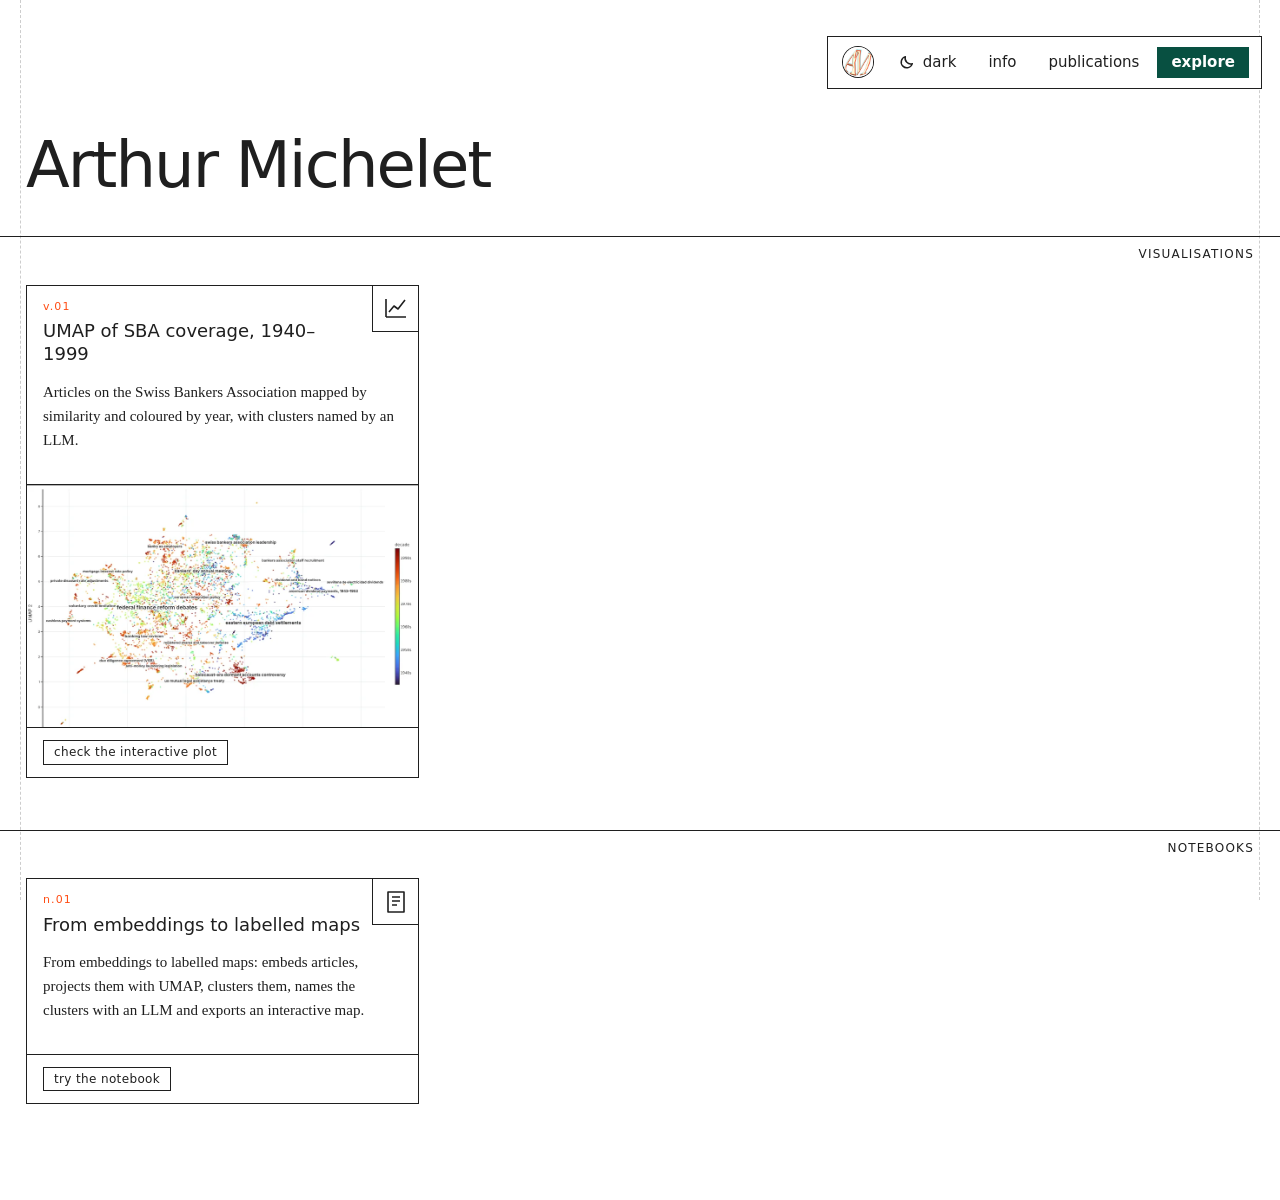
==== explore.html @ 16d089b0 "Update colours and fonts" ====
<!doctype html>
<html lang="en">

<head>
<meta charset="utf-8">
<meta name="viewport" content="width=device-width, initial-scale=1">
<title>explore · Arthur Michelet</title>
<meta name="description" content="Arthur Michelet, PhD candidate in history at the University of Lausanne, researching the media activity of Swiss banks, 1870–2000 (digital humanities).">
<link rel="preconnect" href="https://api.fontshare.com"><link rel="preconnect" href="https://cdn.fontshare.com" crossorigin><link href="https://api.fontshare.com/v2/css?f[]=satoshi@300,400,500,700&f[]=gambetta@300,400,400i,500,600&display=swap" rel="stylesheet"><link rel="icon" href="/favicon.ico" sizes="48x48"><link rel="icon" type="image/png" href="/favicon.png" sizes="192x192"><link rel="apple-touch-icon" href="/apple-touch-icon.png">
<link rel="stylesheet" href="style.css">
<meta name="color-scheme" content="light dark"><script>(function(){var d=document.documentElement;try{var t=localStorage.getItem('theme');if(t==='dark'||t==='light')d.setAttribute('data-theme',t);}catch(e){}window.toggleTheme=function(){var dark=d.getAttribute('data-theme')?d.getAttribute('data-theme')==='dark':matchMedia('(prefers-color-scheme: dark)').matches;var n=dark?'light':'dark';d.setAttribute('data-theme',n);try{localStorage.setItem('theme',n);}catch(e){}};})();</script><link rel="stylesheet" href="theme-lab.css">
</head>
<body class="site">
<header class="site-header wide"><a class="site-name" href="./">Arthur Michelet</a><div class="nav-row" data-nosnippet><a class="home-btn" href="./" aria-label="start page" title="start page"><img src="apple-touch-icon.png" alt="" width="30" height="30"></a><nav><a href="info">info</a><a href="publications">publications</a><a href="explore" class="current">explore</a></nav><button type="button" class="theme-toggle" aria-label="switch between light and dark mode" onclick="toggleTheme()"><span class="to-dark"><svg width="16" height="16" viewBox="0 0 24 24" fill="none" stroke="currentColor" stroke-width="2.2" stroke-linejoin="round" aria-hidden="true"><path d="M20 14.5A8.5 8.5 0 0 1 9.5 4 8.5 8.5 0 1 0 20 14.5z"/></svg><span>dark</span></span><span class="to-light"><svg width="16" height="16" viewBox="0 0 24 24" fill="none" stroke="currentColor" stroke-width="2.2" stroke-linecap="round" aria-hidden="true"><circle cx="12" cy="12" r="4"/><path d="M12 2v2M12 20v2M2 12h2M20 12h2M4.9 4.9l1.4 1.4M17.7 17.7l1.4 1.4M4.9 19.1l1.4-1.4M17.7 6.3l1.4-1.4"/></svg><span>light</span></span></button></div></header>
<main data-page="explore" class="wide bare">
<h1 class="sr-only">explore</h1>
<h2>visualisations</h2>
<div class='cards'>
<article class="card card-plot"><span class="card-icon"><svg width="26" height="26" viewBox="0 0 26 26" fill="none" stroke="currentColor" stroke-width="1.6" stroke-linejoin="round" aria-hidden="true"><path d="M3 22V4M3 22h20"/><path d="M6 17l5-6 4 3 7-9"/></svg></span><h3 class="card-title"><a href="view/umap-labelled-map">UMAP of SBA coverage, 1940–1999</a></h3><p class="card-text">Articles on the Swiss Bankers Association mapped by similarity and coloured by year, with clusters named by an LLM.</p><a class="card-preview" href="view/umap-labelled-map" tabindex="-1" aria-hidden="true"><img src="plots/umap-labelled-map-preview.webp" alt="" loading="lazy"></a><div class="card-links"><a class="pill" href="view/umap-labelled-map">check the interactive plot</a></div></article>
</div>
<h2>notebooks</h2>
<div class='cards'>
<article class="card card-notebook"><span class="card-icon"><svg width="26" height="26" viewBox="0 0 26 26" fill="none" stroke="currentColor" stroke-width="1.6" stroke-linejoin="round" aria-hidden="true"><rect x="5" y="3" width="16" height="20"/><path d="M9 8h8M9 12h8M9 16h5"/></svg></span><h3 class="card-title"><a href="view/embeddings-to-labelled-maps">From embeddings to labelled maps</a></h3><p class="card-text">From embeddings to labelled maps: embeds articles, projects them with UMAP, clusters them, names the clusters with an LLM and exports an interactive map.</p><div class="card-links"><a class="pill" href="view/embeddings-to-labelled-maps">try the notebook</a></div></article>
</div>
</main>
</body>
</html>
---- style.css ----
/* Site style, mirrors plot_style.py:
   bg #fafafa, text #333333, grid #e8e8e8,
   titles EB Garamond bold, body Google Sans Flex,
   pill badges = white fill, 1.2px #333333 border (see add_pill_title).
   Layout inspired by rubenros.nl: one column, name on top, nav underneath.
   Rules under ".site" only affect our own pages, not the converted notebooks;
   ".site-header" is shared by both. */

:root {
  --bg: #fafafa;
  --text: #333333;
  --grid: #e8e8e8;
  --rule: rgba(51, 51, 51, .28);   /* list rules: visible on the texture */
  --accent: #FF4D14;   /* highlight colour: change it here */
}

/* ── header: name, then navigation (all pages, incl. notebooks) ─────────── */
.site-header {
  max-width: 640px;
  margin: 0 auto;
  padding: 64px 24px 24px;
  font-family: 'Google Sans Flex', sans-serif;
  color: var(--text);
  box-sizing: border-box;
}
.site-header.wide { max-width: 1100px; }

.site-name {
  display: block;
  font-family: 'EB Garamond', serif;
  font-weight: 700;
  font-size: 2.4rem;
  line-height: 1.1;
  color: var(--text);
  text-decoration: none;
}

.site-header nav {
  display: flex;
  flex-wrap: wrap;
  gap: 8px 20px;
  margin-top: 12px;
  font-size: 1.1rem;
}
.site-header nav a { color: var(--text); text-decoration: none; }
.site-header nav a:hover,
.site-header nav a.current { color: var(--accent); }

/* ── page body (our own pages only) ─────────────────────────────────────── */
body.site {
  margin: 0;
  min-height: 100vh;
  color: var(--text);
  font-family: 'Google Sans Flex', sans-serif;
  font-size: 17px;
  line-height: 1.6;
  background: transparent;   /* the texture (body::before) shows through */
}
.site *, .site-header { box-sizing: border-box; }

/* grainy colour texture (made by make_background.py), fixed behind everything.
   Two layers: a repeating grain tile on top of a small, smooth colour image. */
html { background: #C0F3E2; }   /* shows instantly, before the images arrive */
body.site::before {
  content: "";
  position: fixed;
  inset: 0;
  z-index: -1;
  background:
    url("assets/grain.webp") 0 0 / 256px 256px repeat,
    #C0F3E2 url("assets/bg.webp") center / cover no-repeat;
}
@media (max-aspect-ratio: 1/1) {
  /* phones: the text spans the whole width, so soften the texture slightly */
  body.site::before {
    background:
      url("assets/grain.webp") 0 0 / 256px 256px repeat,
      linear-gradient(rgba(192, 243, 226, .2), rgba(192, 243, 226, .2)),
      #C0F3E2 url("assets/bg-portrait.webp") center / cover no-repeat;
  }
}

body.home .site-header { padding-top: 22vh; }

.site main {
  max-width: 640px;
  margin: 0 auto;
  padding: 0 24px 96px;
}
.site main.wide { max-width: 1100px; }

.site h1, .site h2 {
  font-family: 'EB Garamond', serif;
  font-weight: 700;
  line-height: 1.15;
  margin: 0;
}
.site h1 { font-size: 2rem; margin-bottom: 24px; }
.site h2 { font-size: 1.4rem; margin-top: 48px; }
.site h1 + h2 { margin-top: 0; }
.site h1.sr-only + h2 { margin-top: 0; }
/* page titles are kept for screen readers and search engines, but not shown */
.sr-only {
  position: absolute;
  width: 1px; height: 1px;
  margin: -1px; padding: 0;
  overflow: hidden;
  clip: rect(0 0 0 0);
  white-space: nowrap;
  border: 0;
}

.site p { margin: 0 0 16px; }
.site a { color: var(--text); text-decoration: none; }
.site main a:hover { color: var(--accent); }

/* contact: label / value */
dl.contact {
  display: grid;
  grid-template-columns: 7.5rem 1fr;
  gap: 6px 16px;
  margin: 16px 0 0;
}
dl.contact dt { opacity: .72; }
dl.contact dd { margin: 0; }

/* lists with thin rules, like the gridlines in the figures */
.site ul.items {
  list-style: none;
  margin: 16px 0 0;
  padding: 0;
  border-top: 1px solid var(--rule);
}
.site ul.items li {
  display: flex;
  align-items: center;
  justify-content: space-between;
  gap: 16px;
  padding: 12px 0;
  border-bottom: 1px solid var(--rule);
}

.entry { display: block; }
.entry-title { display: block; }
.meta { display: block; font-size: 15px; opacity: .78; }

.pills { display: flex; flex: none; gap: 8px; }
.pill {
  padding: 1px 12px;
  font-size: 13px;
  background: #fff;
  border: 1.2px solid var(--text);
  border-radius: 999px;
}
.site .pill { transition: color .2s, border-color .2s, transform 120ms ease-in-out, box-shadow 120ms ease-in-out; }
.site a.pill:hover { color: var(--accent); border-color: var(--accent); }

.empty { opacity: .65; margin-top: 16px; }

/* PNG viewer pages */
img.figure { display: block; max-width: 100%; height: auto; margin-top: 8px; }
.download { margin-top: 16px; font-size: 14px; }

@media (max-width: 520px) {
  .site-name { font-size: 2rem; }
  .site ul.items li { align-items: flex-start; flex-direction: column; gap: 8px; }
}

/* ── home: the "start" button ───────────────────────────────────────────── */
.site-header .start {
  display: inline-block;
  margin-top: 28px;
  padding: 8px 30px;
  font-size: 1.1rem;
  color: var(--text);
  background: #fff;
  border: 1.2px solid var(--text);
  border-radius: 999px;
  text-decoration: none;
  transition: color .2s, border-color .2s, transform 120ms ease-in-out, box-shadow 120ms ease-in-out;
}
.site-header .start:hover { color: var(--accent); border-color: var(--accent); }

/* ── ORCID link with logo (info page) ───────────────────────────────────── */
a.orcid { display: inline-flex; align-items: center; gap: 8px; }
.orcid-icon { flex: none; }

/* ── smooth page transitions ────────────────────────────────────────────────
   Cross-document view transitions: the page cross-fades and the name glides
   between its home position and the top. Supported by Chrome, Edge and
   Safari; other browsers simply switch pages instantly. */
@view-transition { navigation: auto; }

/* Names for the elements that glide between pages. Not given in Firefox: it does not play the
   transition, and naming elements there seems to slow down the first paint and scrolling. */
@supports not (-moz-appearance: none) {
  body.site::before { view-transition-name: page-bg; }   /* stays put while pages change: no flash */
  .site-name { view-transition-name: site-name; }
  .site-header nav { view-transition-name: site-nav; }
}

::view-transition-group(page-bg) { animation: none; }
::view-transition-old(page-bg) { display: none; }
::view-transition-new(page-bg) { animation: none; }

::view-transition-old(root),
::view-transition-new(root) { animation-duration: .4s; }
::view-transition-group(site-name),
::view-transition-group(site-nav) {
  animation-duration: .5s;
  animation-timing-function: cubic-bezier(.4, 0, .2, 1);
}

@media (prefers-reduced-motion: reduce) {
  @view-transition { navigation: none; }
}

/* Firefox: the page transition holds up scrolling for about half a second after each page change,
   so it is switched off there (pages simply switch instantly). */
@supports (-moz-appearance: none) {
  @view-transition { navigation: none; }
}

/* The vertical scrollbar is always there from the first frame, so a short page (publications) is
   exactly as wide as a long one (info, explore), and the scrollbar never appears late. */
html { overflow-y: scroll; }

/* ── "lifted" clickable pills ────────────────────────────────────────────────
   On hover the pill moves up and to the right while a solid dark copy stays
   where it was (the shadow is offset by the opposite amount), so the pill looks
   raised off the page. Pressing it drops it back. Idea from motherduck.com. */
@media (hover: hover) {
  .site-header .start:hover { transform: translate(5px, -5px); box-shadow: -5px 5px 0 var(--text); }
  .site .pill:hover         { transform: translate(3px, -3px); box-shadow: -3px 3px 0 var(--text); }
}
.site-header .start:active,
.site .pill:active {
  transform: none;
  box-shadow: none;
  transition-duration: 30ms;
}
@media (prefers-reduced-motion: reduce) {
  .site-header .start, .site .pill { transition: color .2s, border-color .2s; }
}
---- theme-lab.css ----
/* Lab look. Loaded after style.css, so style.css (the "classic" look) is untouched: set
   THEME = "classic" in content.py and rebuild to go back. Select this look with THEME = "lab".

   Inspired by the NotesLab theme (WordPress.com): warm grey page, a large light name, serif text
   with a geometric sans for headings and labels, dashed guide lines, one controlled accent;
   and by forensic-architecture.org: hairline rules, small uppercase labels, ruled grids of
   metadata, red index numbers on every entry, no shadows and no motion.
   Fonts: Satoshi (headings, labels, menu) and Gambetta (running text), both from Fontshare.
   The menu sits in a hairline box at the top right, like the NotesLab theme.
   Same lowercase titles and palette; the accent (--accent, orange) is used for the index
   numbers and for hover, the deep green for the active menu item. */

:root {
  --ink: #1f1f1f;
  --paper: #fff;
  --raised: #fff;
  --page: #fff;                   /* page (NotesLab's warm grey would be #eeece7) */
  --mint: #C0F3E2;                /* hover / highlight tint */
  --deep: #085041;                /* active menu item */
  --neon: #00FFA6;
  --line: rgba(31, 31, 31, .22);  /* row separators */
  --rule: var(--line);
  --muted: rgba(31, 31, 31, .62);
  --tag: #e4e2dd;                 /* non-clickable pills */
  --tag-text: #3a3a38;
  --bg-top: #e6e5e1; --bg-side: #b5b4af; --bg-label: #2d2d2b;   /* resting grey bricks */
  --on-accent: #111111;
  --head: 'Satoshi', system-ui, sans-serif;
  --body: 'Gambetta', Georgia, serif;
  color-scheme: light;
}

/* ── dark mode (system setting, or the switch in the header): the same palette, inverted ── */
@media (prefers-color-scheme: dark) {
  :root:not([data-theme="light"]) {
    --text: #ebfff8;
    --ink: #C0F3E2;
    --paper: #0a2b24;
    --raised: #06201a;
    --page: #04171a;
    --mint: #0f4a3c;
    --deep: #1D9E75;
    --line: rgba(192, 243, 226, .28);
    --rule: var(--line);
    --muted: rgba(217, 247, 236, .65);
    --tag: #33403c;
    --tag-text: #c3d3cd;
    --bg-top: #3a4a45; --bg-side: #26332f; --bg-label: #c9d6d1;
    color-scheme: dark;
  }
}
:root[data-theme="dark"] {
  --text: #d9f7ec;
  --ink: #C0F3E2;
  --paper: #0a2b24;
  --raised: #06201a;
  --page: #04171a;
  --mint: #0f4a3c;
  --deep: #1D9E75;
  --line: rgba(192, 243, 226, .28);
  --rule: var(--line);
  --muted: rgba(217, 247, 236, .65);
  --tag: #33403c;
  --tag-text: #d7e3de;
  --bg-top: #3a4a45; --bg-side: #26332f; --bg-label: #c9d6d1;
  color-scheme: dark;
}
:root[data-theme="light"] { color-scheme: light; }

/* ── page: one flat colour, dashed guide lines at the edges of the column (wide screens) ── */
html { background: var(--page); }
body.site::before { background: var(--page); }
body.site {
  font-family: var(--body);
  font-size: 17px;
  line-height: 1.7;
  color: var(--ink);
  --col: 1280px;                        /* the width between the dashed guide lines */
}
@media (min-width: 1160px) {
  body.site::after {
    content: "";
    position: fixed; top: 0; bottom: 0;
    left: max(20px, calc(50% - var(--col) / 2)); right: max(20px, calc(50% - var(--col) / 2));
    border-left: 1px dashed var(--line);
    border-right: 1px dashed var(--line);
    pointer-events: none;
  }
}
.site a { color: var(--ink); }

/* ── header: the menu in a hairline box at the top right, then the large light name ───── */
.site-header, .site-header.wide {
  display: flex; flex-direction: column;
  max-width: calc(var(--col) - 4px); padding: 36px 24px 0;
  color: var(--ink); font-family: var(--head);
}
.nav-row {
  order: -1;
  align-self: flex-end;
  display: flex; align-items: center;
  gap: 14px;
  max-width: 100%;
  margin: 0 0 44px;
  padding: 10px 12px;
  border: 1px solid var(--ink);
  background: var(--paper);           /* opaque, so the dashed guide line doesn't show through */
  position: relative; z-index: 1;
}
.site-name {
  font-family: var(--head);
  font-weight: 500;
  font-size: clamp(2.6rem, 6.4vw, 4rem);
  line-height: 1.02;
  letter-spacing: -.03em;
  color: var(--ink);
}
.site-header nav { margin-top: 0; gap: 4px; font-size: 15px; }
.site-header nav a {
  padding: 4px 14px;
  color: var(--ink);
  line-height: 1.5;
  transition: color .15s, background-color .15s;
}
.site-header nav a:hover { color: var(--accent); }
.site-header nav a.current { background: var(--deep); color: #fff; font-weight: 700; }
.site-header nav a.current:hover { color: var(--neon); }

.home-btn {                          /* the round AM monogram (apple-touch-icon.png): first in the box, links to the start page */
  order: -2;
  display: inline-flex; align-items: center;
  padding: 0 8px 0 3px;
}
.home-btn img { display: block; width: 30px; height: 30px; border-radius: 50%; box-shadow: 0 0 0 1px var(--ink); transition: transform .15s; }   /* the round monogram, with a hairline ring */
.home-btn:hover img { transform: scale(1.12); }
.home-btn:focus-visible { outline: 1px solid var(--accent); outline-offset: 3px; }
.theme-toggle {
  order: -1;                          /* first in the box, where NotesLab has its search icon */
  display: inline-flex; align-items: center;
  margin: 0;
  padding: 4px 4px;
  font: inherit; font-size: 15px; line-height: 1.5;
  color: var(--ink);
  background: none; border: 0;
  cursor: pointer;
  transition: color .15s;
}
.theme-toggle span { display: inline-flex; align-items: center; gap: 8px; }
.theme-toggle .to-light { display: none; }
.theme-toggle:hover { color: var(--accent); }
.theme-toggle:focus-visible { outline: 1px solid var(--accent); outline-offset: 3px; }
:root[data-theme="dark"] .theme-toggle .to-dark { display: none; }
:root[data-theme="dark"] .theme-toggle .to-light { display: inline-flex; }
@media (prefers-color-scheme: dark) {
  :root:not([data-theme="light"]) .theme-toggle .to-dark { display: none; }
  :root:not([data-theme="light"]) .theme-toggle .to-light { display: inline-flex; }
}
@media (min-width: 1160px) {            /* the box pokes out slightly past the dashed guide line */
  .site-header { --ext: min(72px, calc((100vw - min(var(--col) - 4px, 100vw)) / 2 + 6px)); }   /* how far past the column, never past the window */
  .nav-row { margin-right: calc(-1 * var(--ext)); }
}
@media (max-width: 520px) {
  .site-header, .site-header.wide { padding-top: 20px; }
  .theme-toggle span > span { display: none; }
  /* phone: the menu is a full-width bar, evenly spread, with finger-sized targets */
  .nav-row { align-self: stretch; justify-content: space-between; gap: 0; padding: 4px; margin-bottom: 28px; }
  .site-header nav { flex: 1; justify-content: space-around; gap: 0; }
  .site-header nav a { padding: 10px 8px; flex: 1; text-align: center; }
  .theme-toggle { padding: 10px 14px; }
}

/* home: the start button */
.site-header .start {
  margin-top: 36px;
  padding: 10px 30px;
  font-family: var(--head);
  font-size: 15px;
  color: var(--on-accent);
  background: var(--accent);
  border: 1px solid var(--ink);
  border-radius: 0;
  transition: color .15s, background-color .15s;
}
.site-header .start:hover { color: var(--paper); background: var(--ink); border-color: var(--ink); }
.site-header:has(.start) .nav-row { display: contents; }     /* home: the switch top right, the start button under the name */
.site-header:has(.start) { position: relative; }
.site-header:has(.start) .theme-toggle { position: absolute; top: 36px; right: 24px; }
.site-header:has(.start) .start { align-self: flex-start; }
@media (min-width: 1160px) { .site-header:has(.start) .theme-toggle { right: calc(24px - var(--ext)); } }   /* ...and past the guide line, like the menu box */

/* ── main: no panel, the page is the sheet ─────────────────────────────────────── */
.site main {
  width: calc(100% - 48px);
  max-width: calc(var(--col) - 52px);
  margin: 0 auto 96px;
  padding: 8px 0 0;
  background: none; border: 0; box-shadow: none; border-radius: 0;
  counter-reset: viz nb;
}
.site main.bare, .site main.wide { max-width: calc(var(--col) - 52px); }
body.home main { display: none; }
.site p:first-child { margin-top: 0; }
.site main > p { max-width: 68ch; }

/* ── titles: a hairline rule and a small uppercase label, set to the right ── */
.site h1, .site h2, .site h3 { font-family: var(--head); font-weight: 500; color: var(--ink); }
.site h2 {
  display: flex; align-items: baseline; justify-content: flex-end; gap: 14px;   /* the label sits at the right end of its rule */
  margin: 52px 0 0;
  text-align: right;
  padding-top: 10px;
  border-top: 1px solid var(--ink);
  font-size: 12px; line-height: 1.4;
  letter-spacing: .1em;
  text-transform: uppercase;
}
.site main.bare h2 { margin-top: 52px; }
/* the rule above a section runs the full width of the window (the column is centred, so 50% is the middle of the screen) */
body.site { overflow-x: clip; }
.site main > h2 { position: relative; border-top: 0; }
.site main > h2::before {
  content: "";
  position: absolute; top: 0; left: 50%;
  width: 100vw; margin-left: -50vw; height: 1px;
  background: var(--ink);
}
/* the first title keeps its rule, a little closer to the name */
.site h2:first-child, .site h1.sr-only + h2, .site main.bare h1.sr-only + h2 { margin-top: 30px; }
.viewer-side h2:first-of-type { margin-top: 0; }

/* the introduction on the info page: serif text a little larger than body text, starting under the name,
   with a vertical "about" label in the space on its left */
.site main[data-page="info"] > p:first-of-type {
  position: relative;
  max-width: none;                      /* runs to the right edge of the column, like the titles and rules */
  margin: 8px 0 8px;
  padding-left: 40px;
  font-size: 19px; line-height: 1.7;
}
.site main[data-page="info"] > p:first-of-type::before {
  content: "about";
  position: absolute; left: 0; top: .5em;
  writing-mode: vertical-rl; transform: rotate(180deg);   /* reads bottom to top */
  font-family: var(--head); font-weight: 700;
  -webkit-text-stroke: .6px currentColor;   /* a touch heavier than Satoshi Bold, without loading another weight */
  font-size: 12px; line-height: 1; letter-spacing: .1em; text-transform: uppercase;
}
@media (max-width: 700px) {
  .site main[data-page="info"] > p:first-of-type { padding: 0; font-size: 17px; }
  .site main[data-page="info"] > p:first-of-type::before { display: none; }
}

/* links: thin underline, accent on hover */
.site main p a:not(.pill), .site .card-text a, .site .viewer-side li a {
  text-decoration: underline; text-decoration-thickness: 1px; text-underline-offset: 3px;
}
.site main p a:not(.pill):hover, .site .card-text a:hover, .site .viewer-side li a:hover,
.site main a:hover { color: var(--accent); }

/* ── contact: a ruled grid of small labels and values ──────────────────────── */
dl.contact {
  display: grid;
  grid-template-columns: 9rem 1fr;
  gap: 0;
  margin: 0;
  border: 0;
  background: none;
}
dl.contact dt, dl.contact dd {
  margin: 0;
  padding: 11px 0;
  border-bottom: 1px solid var(--line);
}
dl.contact dt, dl.contact dd { display: flex; align-items: center; flex-wrap: wrap; }
dl.contact dt {
  opacity: 1; color: var(--muted);
  font-family: var(--head);
  font-size: 11px; letter-spacing: .1em; text-transform: uppercase;
}
dl.contact dd { font-family: var(--head); font-size: 15.5px; }
dl.contact dt:hover, dl.contact dd:hover { background: none; }
dl.contact dt:nth-last-of-type(1), dl.contact dd:last-of-type { border-bottom: 0; }
@media (max-width: 520px) {
  dl.contact { grid-template-columns: 1fr; }
  dl.contact dt { padding-bottom: 0; border-bottom: 0; }
}

/* ── lists (grants, publications): ruled rows ─────────────────────────────────── */
.site ul.items { margin: 0; border: 0; background: none; }
.site ul.items li {
  padding: 13px 8px 13px 0;
  border-bottom: 1px solid var(--line);
  /* the hover highlight spreads across the whole page width but never above or below the row:
     the clip is always on (not only on hover), so nothing leaks while the colour fades */
  box-shadow: 0 0 0 100vmax transparent;
  clip-path: inset(0 -100vmax);
  transition: background-color .12s, box-shadow .12s;
}
.site ul.items li:hover {
  background: var(--mint);
  box-shadow: 0 0 0 100vmax var(--mint);
}
.site ul.items li:last-child { border-bottom: 0; }          /* the last row has no rule under it */
.site .entry-title { font-size: 16px; }
.meta { font-family: var(--head); font-size: 12.5px; letter-spacing: .02em; opacity: .7; }
.empty { opacity: .65; margin-top: 14px; }

/* ── pills: hairline tags ─────────────────────────────────────────────────── */
.pill {
  padding: 1px 10px;
  font-family: var(--head);
  font-size: 12px; letter-spacing: .03em;
  border: 1px solid var(--ink);
  border-radius: 0;
  background: var(--raised);
  color: var(--ink);
}
span.pill { background: var(--tag); color: var(--tag-text); border-color: transparent; }
.site a.pill:hover { color: var(--paper); background: var(--ink); border-color: var(--ink); }

/* ── publications: Chicago-style references ───────────────────────────────── */
.site .ref { display: block; font-size: 16px; line-height: 1.6; padding-left: 1.5em; text-indent: -1.5em; }
.site .ref em { font-style: italic; }
.site a.ref-url { overflow-wrap: anywhere; text-decoration: underline; text-decoration-thickness: 1px; text-underline-offset: 3px; }
.site a.ref-url:hover { color: var(--accent); }

/* ── explore: ruled cards, each with an orange code (v.01 visualisations, n.01 notebooks) ───────────────────────── */
.cards {
  display: grid;
  grid-template-columns: repeat(auto-fill, minmax(300px, 1fr));
  gap: 24px;
  margin-top: 22px;
}
.card {
  position: relative;
  display: flex; flex-direction: column;
  padding: 0;
  background: var(--raised);
  border: 1px solid var(--ink);
  border-radius: 0;
}
.card:hover { background: var(--mint); }
.site .card-title {
  margin: 0;
  padding: 14px 58px 10px 16px;
  font-size: 18px; font-weight: 500; line-height: 1.3;
}
.site .card-title::before {
  display: block; margin-bottom: 5px;
  color: var(--accent);
  font-size: 11px; font-weight: 500; letter-spacing: .1em;
}
.site .card-plot .card-title::before { counter-increment: viz; content: "v." counter(viz, decimal-leading-zero); }
.site .card-notebook .card-title::before { counter-increment: nb; content: "n." counter(nb, decimal-leading-zero); }
.site .card-title a:hover { color: var(--accent); }
.card-icon {
  position: absolute; top: 0; right: 0;
  display: grid; place-items: center;
  width: 46px; height: 46px;
  color: var(--ink);
  border-left: 1px solid var(--ink);
  border-bottom: 1px solid var(--ink);
  background: var(--paper);
}
.card-text { margin: 0; padding: 4px 16px 16px; font-size: 15px; line-height: 1.6; }
.card-preview {
  display: block;
  aspect-ratio: 16 / 10;
  overflow: hidden;
  border-top: 1px solid var(--ink);
  border-bottom: 1px solid var(--ink);
  background: #fff;
}
.card-preview img { display: block; width: 100%; height: 100%; object-fit: cover; object-position: top left; }
.card-links { display: flex; flex-wrap: wrap; gap: 10px; margin-top: auto; padding: 12px 16px; }
.card-text + .card-links { border-top: 1px solid var(--ink); }
.card-preview + .card-links { margin-top: 0; }

/* ── viewer page: figure or notebook on the left, description + methodology on the right ── */
.viewer { display: grid; grid-template-columns: minmax(0, 1fr) 340px; gap: 32px; align-items: start; margin-top: 8px; }
.viewer-frame { border: 1px solid var(--ink); border-radius: 0; background: #fff; }
.viewer-frame iframe { display: block; width: 100%; height: clamp(520px, 78vh, 940px); border: 0; background: #fff; }
.viewer-side { position: sticky; top: 24px; }
.site .viewer-title { margin: 0 0 22px; font-size: 24px; font-weight: 400; line-height: 1.25; }
.viewer-side h2 { margin-top: 28px; }
.viewer-side p, .viewer-side li { font-size: 15px; line-height: 1.65; }
.viewer-side ul.plain { margin: 0; padding-left: 1.1em; }
.viewer-side ul.plain li { margin-bottom: 8px; }
.viewer-licence { margin-top: 18px; font-size: 0.78rem; line-height: 1.5; opacity: 0.7; }
.viewer-licence a { color: inherit; text-decoration: underline; text-underline-offset: 2px; }
.viewer-links { display: flex; flex-wrap: wrap; gap: 10px; margin-top: 28px; }
@media (max-width: 860px) {
  .viewer { grid-template-columns: 1fr; }
  .viewer-side { position: static; }
  .viewer-frame iframe { height: 70vh; }
}
.viewer-frame[data-w]{overflow:hidden}
.viewer-frame[data-w] iframe{height:auto;max-width:none;transform-origin:0 0}

/* ── research interests: stacked bricks (info page) ────────────────────────────
   Same construction as the retro looks, drawn with hairlines. Grey at rest; hovering a slab or its
   box colours both and thickens the thread; the box lifts with a hard offset shadow. */
.bricks { position: relative; margin-top: 18px; padding: 34px 0 124px; }
.brick {
  position: relative; height: 104px;
  --cur-t: var(--bg-top); --cur-s: var(--bg-side);
  --cur-label: var(--bg-label); --cur-box: var(--raised); --cur-line: var(--ink);
}
.brick:has(.shape:hover, .brick-box:hover) {
  --cur-t: var(--top); --cur-s: var(--side);
  --cur-label: #fff; --cur-box: var(--top); --cur-line: var(--side);
}
@media (hover: none) {
  .brick { --cur-t: var(--top); --cur-s: var(--side); --cur-label: #fff; --cur-box: var(--top); --cur-line: var(--side); }
}
.brick-slab {
  position: absolute; left: 50%; top: 0;
  width: 320px; height: 184px; margin-left: -160px;
  overflow: visible; pointer-events: none;
}
.brick-slab .shape { pointer-events: auto; }
.brick-slab .outline { fill: none; stroke: var(--ink); stroke-width: 3; stroke-linejoin: round; }
.brick-slab .side { fill: var(--cur-s); stroke: none; }
.brick-slab .top { fill: var(--cur-t); stroke: var(--ink); stroke-width: 1.5; stroke-linejoin: round; }
.brick-slab .bevel { fill: none; stroke: rgba(255, 255, 255, .4); stroke-width: 1.5; pointer-events: none; }
.brick-slab text {
  fill: var(--cur-label); text-anchor: middle; pointer-events: none;
  font: 700 12px 'Satoshi', system-ui, sans-serif;
  letter-spacing: .14em;
}
.brick-slab .side, .brick-slab .top { transition: fill 120ms; }

.brick-side {
  position: absolute;
  top: calc(74px + var(--dy));
  width: calc(50% - 131px - var(--gap));
  transform: translateY(-50%);
}
.brick-left .brick-side { left: 0; }
.brick-right .brick-side { right: 0; }
.brick-line { position: absolute; overflow: visible; pointer-events: none; }
.brick-line path { fill: none; stroke: var(--cur-line); stroke-width: 1.5; transition: stroke-width 120ms; }
.brick:has(.shape:hover, .brick-box:hover) .brick-line path { stroke-width: 3; }
.brick-left .brick-line { left: 100%; }
.brick-right .brick-line { right: 100%; transform: scaleX(-1); }

.brick-box {
  position: relative; margin: 0; padding: 10px; list-style: none;
  display: grid; gap: 6px;
  background: var(--cur-box);
  border: 1px solid var(--ink);
  border-radius: 0;
  transition: transform 120ms ease-in-out, box-shadow 120ms ease-in-out, background-color 120ms;
}
@media (hover: hover) {                         /* the slab stays put; the box lifts and pops out with an offset shadow, as in the retro look */
  .brick:has(.shape:hover, .brick-box:hover) .brick-box { transform: translate(6px, -6px); box-shadow: -12px 12px 0 var(--ink); }
  .brick-right:has(.shape:hover, .brick-box:hover) .brick-box { transform: translate(-6px, -6px); box-shadow: 12px 12px 0 var(--ink); }
}
.brick-box li {
  padding: 5px 10px;
  font-family: var(--head);
  font-size: 13.5px; line-height: 1.4;
  background: var(--paper);
  border: 1px solid var(--ink);
  border-radius: 0;
}
@media (prefers-reduced-motion: reduce) { .brick-box, .brick-line path, .brick-slab .side, .brick-slab .top, .site ul.items li { transition: none; } }

@media (max-width: 860px) {
  .bricks { padding: 0; }
  .brick { height: auto; margin-bottom: 24px; }
  .brick-slab { position: relative; left: auto; display: block; width: 280px; height: 161px; margin: 0 auto 6px; }
  .brick-side { position: relative; top: auto; width: auto; transform: none; }
  .brick-line { display: none; }
}

/* ── phones: slightly smaller text, tighter rhythm ────────────────────────────── */
@media (max-width: 520px) {
  body.site { font-size: 16px; line-height: 1.6; }
  .site-name { font-size: 2.3rem; }
  .site main { width: calc(100% - 40px); margin-bottom: 64px; }
  .site-header, .site-header.wide { padding-left: 20px; padding-right: 20px; }
  .site h2, .site main.bare h2 { margin-top: 40px; font-size: 11px; }
  .site h2:first-child, .site h1.sr-only + h2, .site main.bare h1.sr-only + h2 { margin-top: 24px; }
  .site main[data-page="info"] > p:first-of-type { font-size: 16.5px; line-height: 1.6; }
  .site .ref { font-size: 15.5px; line-height: 1.55; padding-left: 1em; text-indent: -1em; }
  .site ul.items li { padding: 12px 0; }
  .site ul.items li .pill, .site ul.items li span.pill { margin-top: 8px; }
  dl.contact dt { padding-top: 12px; }
  dl.contact dd { padding-top: 2px; padding-bottom: 12px; }
  .viewer { gap: 24px; }
  .site-header:has(.start) .theme-toggle { top: 14px; right: 6px; }
}
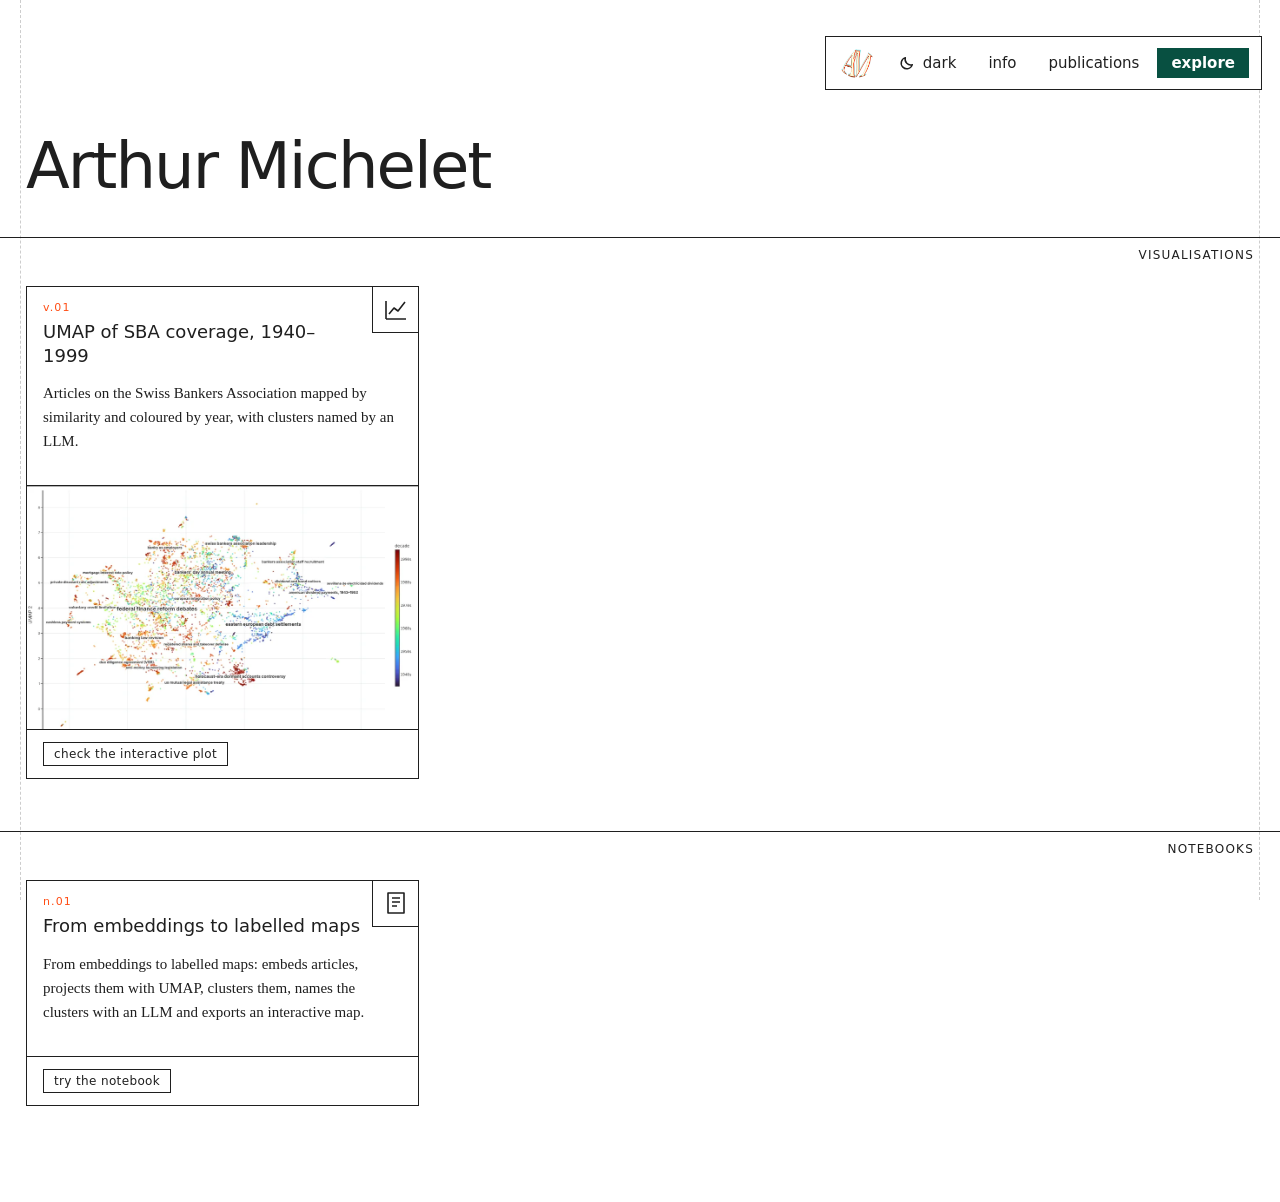
==== commit 7ffa1fdc: "Update colours and fonts" ====
--- a/explore.html
+++ b/explore.html
@@ -11,7 +11,7 @@
 <meta name="color-scheme" content="light dark"><script>(function(){var d=document.documentElement;try{var t=localStorage.getItem('theme');if(t==='dark'||t==='light')d.setAttribute('data-theme',t);}catch(e){}window.toggleTheme=function(){var dark=d.getAttribute('data-theme')?d.getAttribute('data-theme')==='dark':matchMedia('(prefers-color-scheme: dark)').matches;var n=dark?'light':'dark';d.setAttribute('data-theme',n);try{localStorage.setItem('theme',n);}catch(e){}};})();</script><link rel="stylesheet" href="theme-lab.css">
 </head>
 <body class="site">
-<header class="site-header wide"><a class="site-name" href="./">Arthur Michelet</a><div class="nav-row" data-nosnippet><a class="home-btn" href="./" aria-label="start page" title="start page"><img src="apple-touch-icon.png" alt="" width="30" height="30"></a><nav><a href="info">info</a><a href="publications">publications</a><a href="explore" class="current">explore</a></nav><button type="button" class="theme-toggle" aria-label="switch between light and dark mode" onclick="toggleTheme()"><span class="to-dark"><svg width="16" height="16" viewBox="0 0 24 24" fill="none" stroke="currentColor" stroke-width="2.2" stroke-linejoin="round" aria-hidden="true"><path d="M20 14.5A8.5 8.5 0 0 1 9.5 4 8.5 8.5 0 1 0 20 14.5z"/></svg><span>dark</span></span><span class="to-light"><svg width="16" height="16" viewBox="0 0 24 24" fill="none" stroke="currentColor" stroke-width="2.2" stroke-linecap="round" aria-hidden="true"><circle cx="12" cy="12" r="4"/><path d="M12 2v2M12 20v2M2 12h2M20 12h2M4.9 4.9l1.4 1.4M17.7 17.7l1.4 1.4M4.9 19.1l1.4-1.4M17.7 6.3l1.4-1.4"/></svg><span>light</span></span></button></div></header>
+<header class="site-header wide"><a class="site-name" href="./">Arthur Michelet</a><div class="nav-row" data-nosnippet><a class="home-btn" href="./" aria-label="start page" title="start page"><img src="assets/monogram.png" alt="" width="32" height="32"></a><nav><a href="info">info</a><a href="publications">publications</a><a href="explore" class="current">explore</a></nav><button type="button" class="theme-toggle" aria-label="switch between light and dark mode" onclick="toggleTheme()"><span class="to-dark"><svg width="16" height="16" viewBox="0 0 24 24" fill="none" stroke="currentColor" stroke-width="2.2" stroke-linejoin="round" aria-hidden="true"><path d="M20 14.5A8.5 8.5 0 0 1 9.5 4 8.5 8.5 0 1 0 20 14.5z"/></svg><span>dark</span></span><span class="to-light"><svg width="16" height="16" viewBox="0 0 24 24" fill="none" stroke="currentColor" stroke-width="2.2" stroke-linecap="round" aria-hidden="true"><circle cx="12" cy="12" r="4"/><path d="M12 2v2M12 20v2M2 12h2M20 12h2M4.9 4.9l1.4 1.4M17.7 17.7l1.4 1.4M4.9 19.1l1.4-1.4M17.7 6.3l1.4-1.4"/></svg><span>light</span></span></button></div></header>
 <main data-page="explore" class="wide bare">
 <h1 class="sr-only">explore</h1>
 <h2>visualisations</h2>
--- a/theme-lab.css
+++ b/theme-lab.css
@@ -126,12 +126,12 @@
 .site-header nav a.current { background: var(--deep); color: #fff; font-weight: 700; }
 .site-header nav a.current:hover { color: var(--neon); }
 
-.home-btn {                          /* the round AM monogram (apple-touch-icon.png): first in the box, links to the start page */
+.home-btn {                          /* the AM monogram (assets/monogram.png, transparent): first in the box, links to the start page */
   order: -2;
   display: inline-flex; align-items: center;
   padding: 0 8px 0 3px;
 }
-.home-btn img { display: block; width: 30px; height: 30px; border-radius: 50%; box-shadow: 0 0 0 1px var(--ink); transition: transform .15s; }   /* the round monogram, with a hairline ring */
+.home-btn img { display: block; width: 32px; height: 32px; transition: transform .15s; }   /* the monogram: no background, no border */
 .home-btn:hover img { transform: scale(1.12); }
 .home-btn:focus-visible { outline: 1px solid var(--accent); outline-offset: 3px; }
 .theme-toggle {
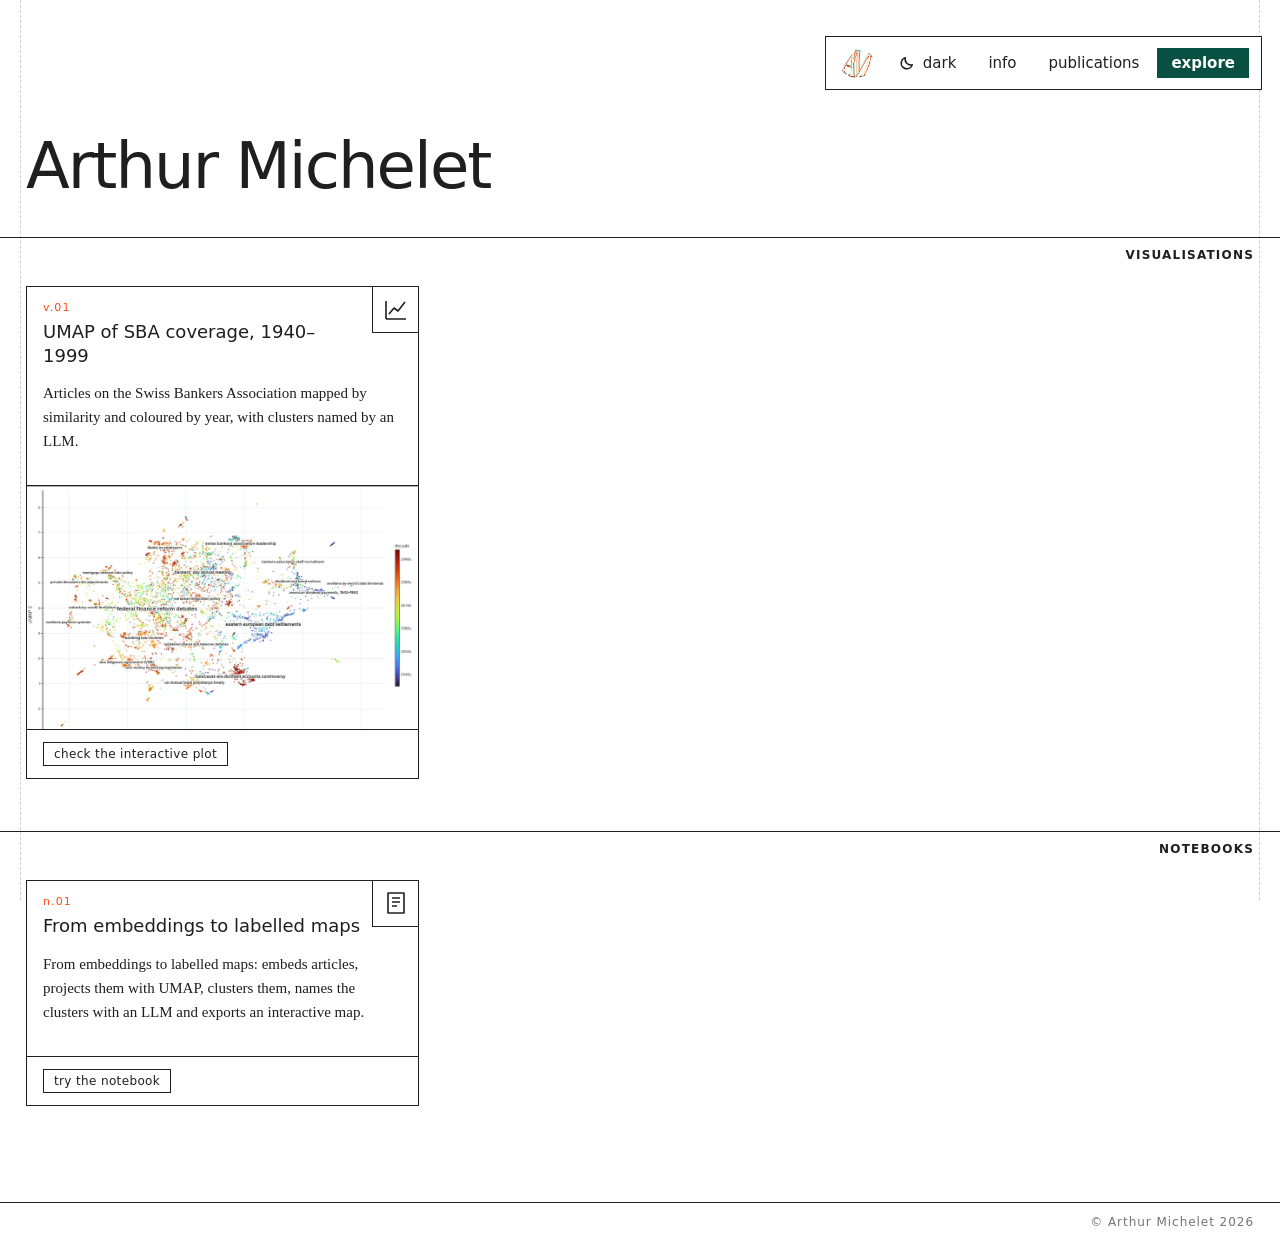
==== commit 0ce4b93a: "Update colours and fonts" ====
--- a/explore.html
+++ b/explore.html
@@ -23,5 +23,6 @@
 <article class="card card-notebook"><span class="card-icon"><svg width="26" height="26" viewBox="0 0 26 26" fill="none" stroke="currentColor" stroke-width="1.6" stroke-linejoin="round" aria-hidden="true"><rect x="5" y="3" width="16" height="20"/><path d="M9 8h8M9 12h8M9 16h5"/></svg></span><h3 class="card-title"><a href="view/embeddings-to-labelled-maps">From embeddings to labelled maps</a></h3><p class="card-text">From embeddings to labelled maps: embeds articles, projects them with UMAP, clusters them, names the clusters with an LLM and exports an interactive map.</p><div class="card-links"><a class="pill" href="view/embeddings-to-labelled-maps">try the notebook</a></div></article>
 </div>
 </main>
+<footer class="site-footer"><p>© Arthur Michelet 2026</p></footer>
 </body>
 </html>
--- a/theme-lab.css
+++ b/theme-lab.css
@@ -210,7 +210,7 @@
   text-align: right;
   padding-top: 10px;
   border-top: 1px solid var(--ink);
-  font-size: 12px; line-height: 1.4;
+  font-size: 12px; line-height: 1.4; font-weight: 700;
   letter-spacing: .1em;
   text-transform: uppercase;
 }
@@ -377,11 +377,11 @@
 .card-preview + .card-links { margin-top: 0; }
 
 /* ── viewer page: figure or notebook on the left, description + methodology on the right ── */
-.viewer { display: grid; grid-template-columns: minmax(0, 1fr) 340px; gap: 32px; align-items: start; margin-top: 8px; }
-.viewer-frame { border: 1px solid var(--ink); border-radius: 0; background: #fff; }
+.viewer { display: grid; grid-template-columns: minmax(0, 1fr) 340px; grid-template-rows: auto 1fr; gap: 0 32px; align-items: start; margin-top: 8px; }
+.viewer-frame { border: 0; border-radius: 0; background: #fff; grid-column: 1; grid-row: 2; }
 .viewer-frame iframe { display: block; width: 100%; height: clamp(520px, 78vh, 940px); border: 0; background: #fff; }
-.viewer-side { position: sticky; top: 24px; }
-.site .viewer-title { margin: 0 0 22px; font-size: 24px; font-weight: 400; line-height: 1.25; }
+.viewer-side { position: sticky; top: 24px; grid-column: 2; grid-row: 2; }
+.site .viewer-title { grid-column: 1; grid-row: 1; margin: 0 0 6px; font-size: 24px; font-weight: 400; line-height: 1.25; }
 .viewer-side h2 { margin-top: 28px; }
 .viewer-side p, .viewer-side li { font-size: 15px; line-height: 1.65; }
 .viewer-side ul.plain { margin: 0; padding-left: 1.1em; }
@@ -390,7 +390,8 @@
 .viewer-licence a { color: inherit; text-decoration: underline; text-underline-offset: 2px; }
 .viewer-links { display: flex; flex-wrap: wrap; gap: 10px; margin-top: 28px; }
 @media (max-width: 860px) {
-  .viewer { grid-template-columns: 1fr; }
+  .viewer { grid-template-columns: 1fr; grid-template-rows: none; row-gap: 24px; }
+  .site .viewer-title, .viewer-frame, .viewer-side { grid-column: 1; grid-row: auto; }
   .viewer-side { position: static; }
   .viewer-frame iframe { height: 70vh; }
 }
@@ -491,3 +492,54 @@
   .viewer { gap: 24px; }
   .site-header:has(.start) .theme-toggle { top: 14px; right: 6px; }
 }
+
+/* ── the menu stays on screen while scrolling (every page but the start page) ──────────────
+   The box is fixed in the same spot it has at the top of the page; the header keeps its room. */
+.site-header:not(:has(.start)) { padding-top: 134px; }
+.site-header:not(:has(.start)) .nav-row {
+  position: fixed; z-index: 50;
+  top: 36px; margin: 0;
+  right: calc((100% - min(var(--col) - 4px, 100%)) / 2 + 24px - var(--ext, 0px));   /* where it sits in the column */
+}
+@media (max-width: 520px) {
+  .site-header:not(:has(.start)), .site-header.wide:not(:has(.start)) { padding-top: 100px; }
+  .site-header:not(:has(.start)) .nav-row { top: 20px; left: 20px; right: 20px; }
+}
+
+/* ...except on the notebook and visualisation pages (the ones opened from an explore card): there the menu scrolls away with the page */
+body:has(main.viewer-page) .site-header.wide { padding-top: 36px; }
+body:has(main.viewer-page) .site-header .nav-row {
+  position: relative; z-index: 1;
+  top: auto; left: auto; right: auto;
+  margin: 0 0 44px;
+}
+@media (min-width: 1160px) { body:has(main.viewer-page) .site-header .nav-row { margin-right: calc(-1 * var(--ext)); } }
+@media (max-width: 520px) {
+  body:has(main.viewer-page) .site-header.wide { padding-top: 20px; }
+  body:has(main.viewer-page) .site-header .nav-row { margin-bottom: 28px; }
+}
+
+/* ── footer: a full-width rule and the copyright line, right-aligned like the section titles ── */
+.site-footer {
+  position: relative;
+  width: calc(100% - 48px); max-width: calc(var(--col) - 52px);
+  margin: 0 auto; padding: 12px 0 28px;
+}
+.site-footer::before {
+  content: "";
+  position: absolute; top: 0; left: 50%;
+  width: 100vw; margin-left: -50vw; height: 1px;
+  background: var(--ink);
+}
+.site-footer p {
+  margin: 0; text-align: right;
+  font-family: var(--head); font-size: 12px; line-height: 1.4; letter-spacing: .08em;
+  color: var(--muted);
+}
+body.home .site-footer { position: fixed; left: 0; right: 0; bottom: 0; width: auto; max-width: none; margin: 0; padding: 12px 24px 20px; }
+body.home .site-footer::before { margin-left: 0; left: 0; width: 100%; }
+body.home .site-footer p { max-width: calc(var(--col) - 52px); margin: 0 auto; }
+@media (max-width: 520px) { .site-footer { width: calc(100% - 40px); } body.home .site-footer { padding: 12px 20px 16px; } }
+
+/* selected text: orange, with dark text on it */
+::selection { background: var(--accent); color: var(--on-accent); }
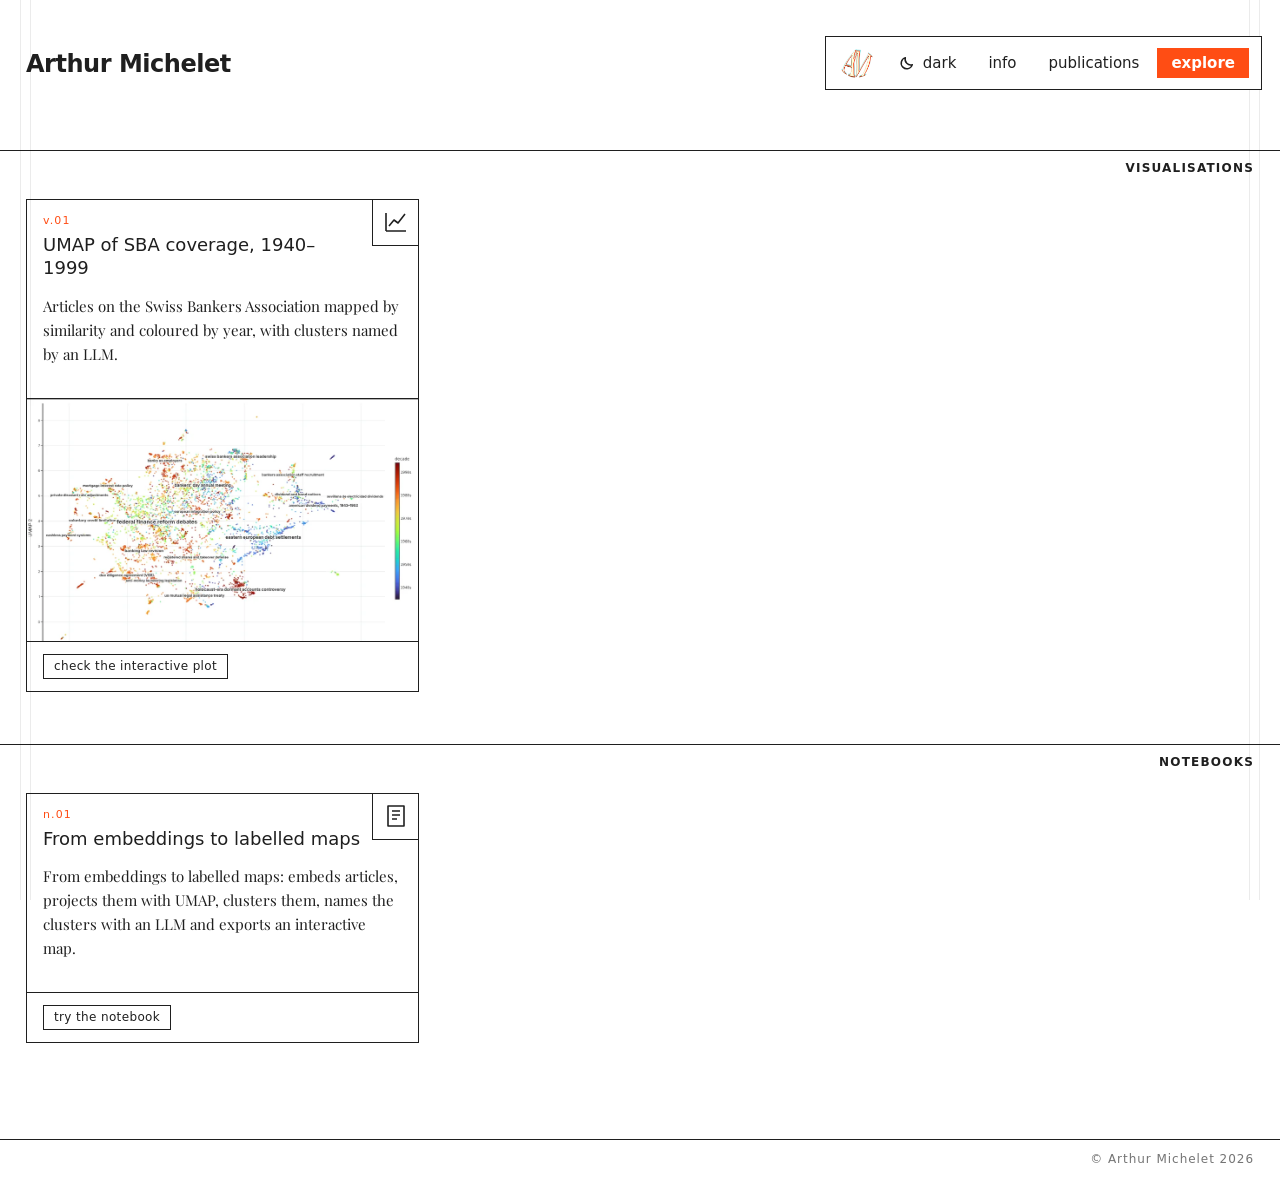
==== commit 6152e592: "Update colours and fonts" ====
--- a/explore.html
+++ b/explore.html
@@ -6,7 +6,7 @@
 <meta name="viewport" content="width=device-width, initial-scale=1">
 <title>explore · Arthur Michelet</title>
 <meta name="description" content="Arthur Michelet, PhD candidate in history at the University of Lausanne, researching the media activity of Swiss banks, 1870–2000 (digital humanities).">
-<link rel="preconnect" href="https://api.fontshare.com"><link rel="preconnect" href="https://cdn.fontshare.com" crossorigin><link href="https://api.fontshare.com/v2/css?f[]=satoshi@300,400,500,700&f[]=gambetta@300,400,400i,500,600&display=swap" rel="stylesheet"><link rel="icon" href="/favicon.ico" sizes="48x48"><link rel="icon" type="image/png" href="/favicon.png" sizes="192x192"><link rel="apple-touch-icon" href="/apple-touch-icon.png">
+<link rel="preconnect" href="https://api.fontshare.com"><link rel="preconnect" href="https://cdn.fontshare.com" crossorigin><link rel="preconnect" href="https://fonts.googleapis.com"><link rel="preconnect" href="https://fonts.gstatic.com" crossorigin><link href="https://api.fontshare.com/v2/css?f[]=satoshi@300,400,500,700&display=swap" rel="stylesheet"><link href="https://fonts.googleapis.com/css2?family=Playfair+Display:ital,wght@0,400..700;1,400..700&display=swap" rel="stylesheet"><link rel="icon" href="/favicon.ico" sizes="48x48"><link rel="icon" type="image/png" href="/favicon.png" sizes="192x192"><link rel="apple-touch-icon" href="/apple-touch-icon.png">
 <link rel="stylesheet" href="style.css">
 <meta name="color-scheme" content="light dark"><script>(function(){var d=document.documentElement;try{var t=localStorage.getItem('theme');if(t==='dark'||t==='light')d.setAttribute('data-theme',t);}catch(e){}window.toggleTheme=function(){var dark=d.getAttribute('data-theme')?d.getAttribute('data-theme')==='dark':matchMedia('(prefers-color-scheme: dark)').matches;var n=dark?'light':'dark';d.setAttribute('data-theme',n);try{localStorage.setItem('theme',n);}catch(e){}};})();</script><link rel="stylesheet" href="theme-lab.css">
 </head>
--- a/theme-lab.css
+++ b/theme-lab.css
@@ -5,7 +5,7 @@
    with a geometric sans for headings and labels, dashed guide lines, one controlled accent;
    and by forensic-architecture.org: hairline rules, small uppercase labels, ruled grids of
    metadata, red index numbers on every entry, no shadows and no motion.
-   Fonts: Satoshi (headings, labels, menu) and Gambetta (running text), both from Fontshare.
+   Fonts: Satoshi (headings, labels, menu; Fontshare) and Playfair Display (running text; Google Fonts).
    The menu sits in a hairline box at the top right, like the NotesLab theme.
    Same lowercase titles and palette; the accent (--accent, orange) is used for the index
    numbers and for hover, the deep green for the active menu item. */
@@ -15,9 +15,9 @@
   --paper: #fff;
   --raised: #fff;
   --page: #fff;                   /* page (NotesLab's warm grey would be #eeece7) */
-  --mint: #C0F3E2;                /* hover / highlight tint */
+  --mint: #ff4f1478;                /* hover / highlight tint C0F3E2 ff4f1465*/
   --deep: #085041;                /* active menu item */
-  --neon: #00FFA6;
+  --neon: #00FFA6;                /* 00FFA6 */
   --line: rgba(31, 31, 31, .22);  /* row separators */
   --rule: var(--line);
   --muted: rgba(31, 31, 31, .62);
@@ -26,7 +26,7 @@
   --bg-top: #e6e5e1; --bg-side: #b5b4af; --bg-label: #2d2d2b;   /* resting grey bricks */
   --on-accent: #111111;
   --head: 'Satoshi', system-ui, sans-serif;
-  --body: 'Gambetta', Georgia, serif;
+  --body: 'Playfair Display', Georgia, serif;
   color-scheme: light;
 }
 
@@ -82,8 +82,13 @@
     content: "";
     position: fixed; top: 0; bottom: 0;
     left: max(20px, calc(50% - var(--col) / 2)); right: max(20px, calc(50% - var(--col) / 2));
-    border-left: 1px dashed var(--line);
-    border-right: 1px dashed var(--line);
+    /* two thin lines on each side, with a gap between them */
+    background:
+      linear-gradient(var(--line), var(--line)) left 0 top 0 / 1px 100% no-repeat,
+      linear-gradient(var(--line), var(--line)) left 10px top 0 / 1px 100% no-repeat,
+      linear-gradient(var(--line), var(--line)) right 0 top 0 / 1px 100% no-repeat,
+      linear-gradient(var(--line), var(--line)) right 10px top 0 / 1px 100% no-repeat;
+    opacity: .4;
     pointer-events: none;
   }
 }
@@ -109,7 +114,7 @@
 }
 .site-name {
   font-family: var(--head);
-  font-weight: 500;
+  font-weight: 900;
   font-size: clamp(2.6rem, 6.4vw, 4rem);
   line-height: 1.02;
   letter-spacing: -.03em;
@@ -123,8 +128,8 @@
   transition: color .15s, background-color .15s;
 }
 .site-header nav a:hover { color: var(--accent); }
-.site-header nav a.current { background: var(--deep); color: #fff; font-weight: 700; }
-.site-header nav a.current:hover { color: var(--neon); }
+.site-header nav a.current { background: #FF4D14; color: #fff; font-weight: 700; }
+.site-header nav a.current:hover { color: #fff; }
 
 .home-btn {                          /* the AM monogram (assets/monogram.png, transparent): first in the box, links to the start page */
   order: -2;
@@ -543,3 +548,21 @@
 
 /* selected text: orange, with dark text on it */
 ::selection { background: var(--accent); color: var(--on-accent); }
+
+/* ── name: on every page but the start and info pages it is small, at the top left, level with the menu ── */
+body.site:not(.home) .site-header:not(:has(a.current[href="info"])) { position: relative; padding-top: 112px; }
+body.site:not(.home) .site-header:not(:has(a.current[href="info"])) .site-name {
+  position: absolute; top: 52px; left: 24px;
+  font-size: 1.5rem; line-height: 1; letter-spacing: -.02em;
+}
+body.site:not(.home):has(main.viewer-page) .site-header:not(:has(a.current[href="info"])) { padding-top: 36px; }
+@media (max-width: 520px) {
+  /* little room beside the menu: the name sits just under it, still at the left */
+  body.site:not(.home) .site-header:not(:has(a.current[href="info"])),
+  body.site:not(.home) .site-header.wide:not(:has(a.current[href="info"])) { padding-top: 132px; }
+  body.site:not(.home) .site-header:not(:has(a.current[href="info"])) .site-name { top: 92px; left: 20px; font-size: 1.35rem; }
+  body.site:not(.home):has(main.viewer-page) .site-header:not(:has(a.current[href="info"])),
+  body.site:not(.home):has(main.viewer-page) .site-header.wide:not(:has(a.current[href="info"])) { padding-top: 20px; }
+  body.site:not(.home):has(main.viewer-page) .site-header:not(:has(a.current[href="info"])) .site-name { top: 92px; }
+  body:has(main.viewer-page) .site-header:not(:has(a.current[href="info"])) .nav-row { margin-bottom: 64px; }
+}
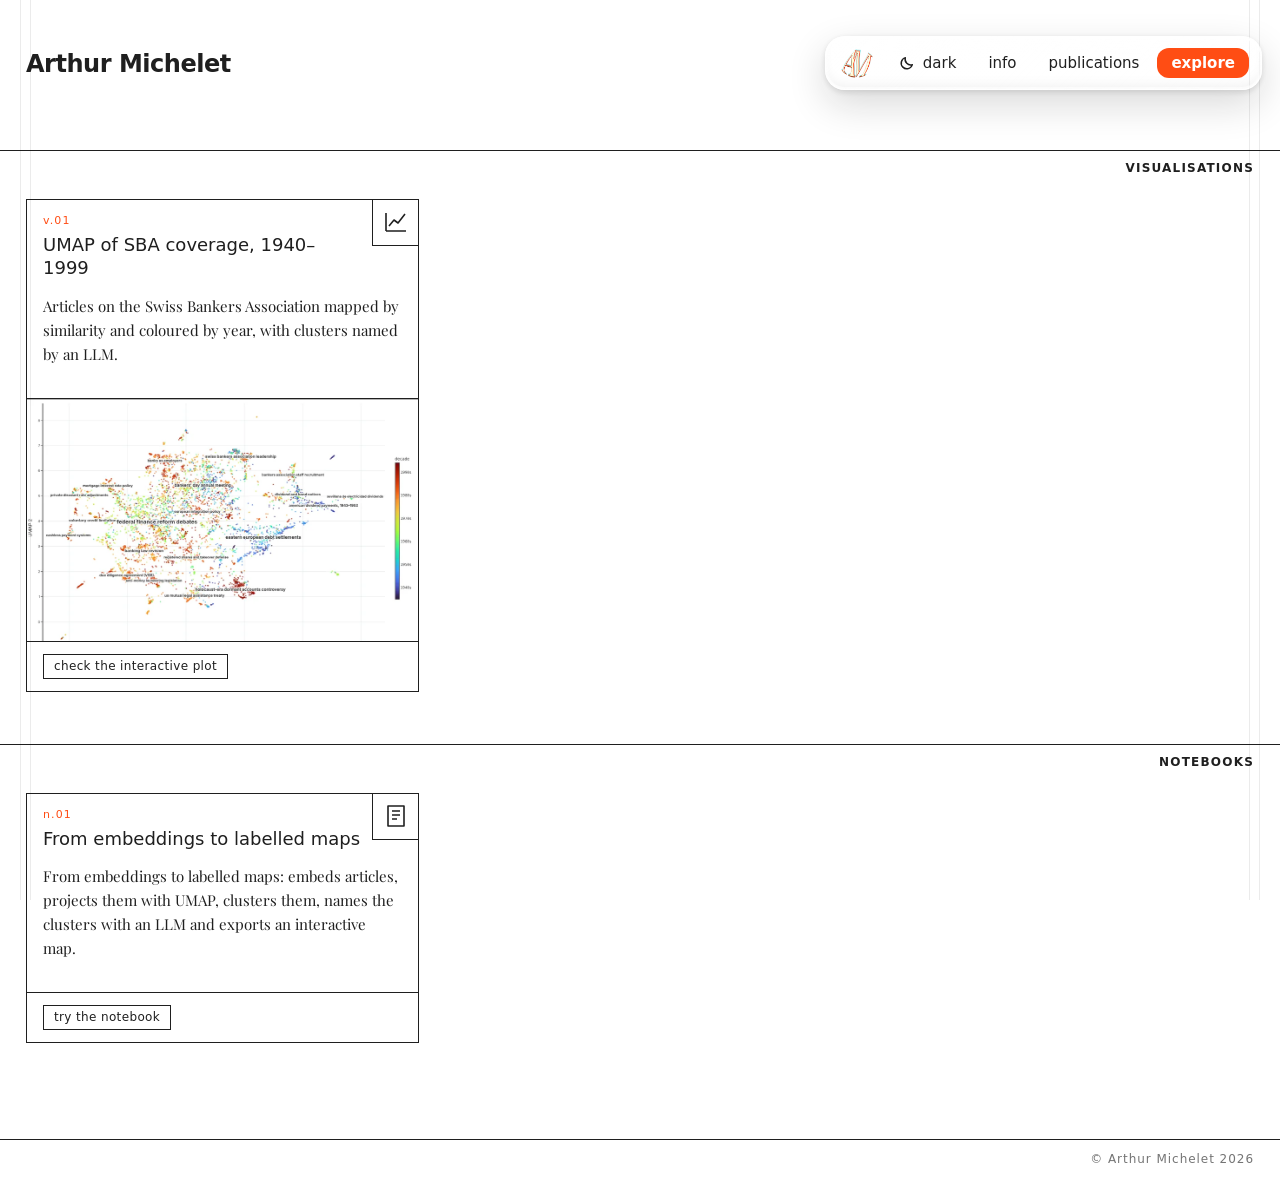
==== commit b263e67e: "Liquid glass menu, Playfair body font, small name, double guide lines" ====
--- a/explore.html
+++ b/explore.html
@@ -24,5 +24,6 @@
 </div>
 </main>
 <footer class="site-footer"><p>© Arthur Michelet 2026</p></footer>
+<script src="assets/glass.js" defer></script>
 </body>
 </html>
--- a/theme-lab.css
+++ b/theme-lab.css
@@ -14,7 +14,7 @@
   --ink: #1f1f1f;
   --paper: #fff;
   --raised: #fff;
-  --page: #fff;                   /* page (NotesLab's warm grey would be #eeece7) */
+  --page: #FFFFFF;                   /* page (NotesLab's warm grey would be #eeece7) */
   --mint: #ff4f1478;                /* hover / highlight tint C0F3E2 ff4f1465*/
   --deep: #085041;                /* active menu item */
   --neon: #00FFA6;                /* 00FFA6 */
@@ -566,3 +566,92 @@
   body.site:not(.home):has(main.viewer-page) .site-header:not(:has(a.current[href="info"])) .site-name { top: 92px; }
   body:has(main.viewer-page) .site-header:not(:has(a.current[href="info"])) .nav-row { margin-bottom: 64px; }
 }
+
+/* ── liquid glass menu: frosted blur everywhere; assets/glass.js adds real edge refraction in Chromium browsers ── */
+body.site .site-header .nav-row {
+  background: linear-gradient(135deg, rgba(255,255,255,.55) 0%, rgba(255,255,255,.22) 45%, rgba(255,255,255,.38) 100%);
+  -webkit-backdrop-filter: blur(7px) saturate(2) brightness(1.06);
+  backdrop-filter: blur(7px) saturate(2) brightness(1.06);
+  border: 1px solid rgba(255,255,255,.65);
+  border-radius: 20px;
+  box-shadow:
+    0 14px 38px rgba(20,20,20,.16),
+    0 2px 6px rgba(20,20,20,.12),
+    inset 0 2px 0 rgba(255,255,255,1),
+    inset 0 -2px 0 rgba(255,255,255,.55),
+    inset 2px 0 2px rgba(255,255,255,.7),
+    inset -2px 0 2px rgba(255,255,255,.5),
+    inset 0 -8px 14px -6px rgba(20,20,20,.07),
+    inset 0 8px 14px -8px rgba(255,255,255,.55);
+  overflow: hidden;
+}
+body.site .site-header .nav-row::before {         /* soft specular sheen across the top */
+  content: ""; position: absolute; inset: 0; border-radius: inherit; pointer-events: none;
+  background: linear-gradient(180deg, rgba(255,255,255,.55) 0%, rgba(255,255,255,0) 48%);
+  opacity: .55;
+}
+.site-header nav a { border-radius: 12px; position: relative; }
+@media (prefers-color-scheme: dark) {
+  :root:not([data-theme="light"]) body.site .site-header .nav-row {
+    background: linear-gradient(135deg, rgba(255,255,255,.16) 0%, rgba(255,255,255,.05) 45%, rgba(255,255,255,.10) 100%);
+    border-color: rgba(255,255,255,.22);
+    box-shadow: 0 10px 30px rgba(0,0,0,.45), inset 0 1.5px 0 rgba(255,255,255,.35), inset 0 -1.5px 0 rgba(255,255,255,.08);
+  }
+}
+:root[data-theme="dark"] body.site .site-header .nav-row {
+  background: linear-gradient(135deg, rgba(255,255,255,.16) 0%, rgba(255,255,255,.05) 45%, rgba(255,255,255,.10) 100%);
+  border-color: rgba(255,255,255,.22);
+  box-shadow: 0 10px 30px rgba(0,0,0,.45), inset 0 1.5px 0 rgba(255,255,255,.35), inset 0 -1.5px 0 rgba(255,255,255,.08);
+}
+
+/* the frosted version (browsers without the refraction: Safari, Firefox): more gloss and tint to make up for the missing lens effect.
+   (The blur stays moderate: very large radii on a box this small make some browsers drop the blur altogether.) */
+html:not(.lg-refract) body.site .site-header .nav-row {
+  -webkit-backdrop-filter: blur(4px) saturate(2.8) brightness(1.03) contrast(1.15);
+  backdrop-filter: blur(6px) saturate(2.8) brightness(1.1) contrast(1.18);
+  background:
+    radial-gradient(130% 170% at 12% -10%, rgba(255,255,255,.3) 0%, rgba(255,255,255,0) 58%),
+    linear-gradient(135deg, rgba(255,255,255,.1) 0%, rgba(255,255,255,0) 50%, rgba(255,255,255,.08) 100%);
+  box-shadow:
+    0 8px 22px rgba(20,20,20,.09),
+    0 1px 4px rgba(20,20,20,.10),
+    inset 0 3px 0 rgba(255,255,255,1),                    /* bright top rim */
+    inset 0 -3px 0 rgba(255,255,255,.7),                  /* bright bottom rim */
+    inset 3px 0 3px rgba(255,255,255,.8),
+    inset -3px 0 3px rgba(255,255,255,.6),
+    inset 1.5px 1.5px 0 rgba(110,190,255,.5),             /* faint colour fringes, like light splitting in thick glass */
+    inset -1.5px -1.5px 0 rgba(255,140,90,.5),
+    inset 0 0 14px rgba(255,255,255,.14),
+    inset 0 -12px 18px -8px rgba(20,20,20,.12);           /* depth: the glass thickens towards the bottom */
+}
+html:not(.lg-refract) body.site .site-header .nav-row::before {   /* light catching the glass: a diagonal streak and a top highlight */
+  background:
+    linear-gradient(112deg, rgba(255,255,255,0) 26%, rgba(255,255,255,.5) 38%, rgba(255,255,255,0) 50%),
+    linear-gradient(112deg, rgba(255,255,255,0) 68%, rgba(255,255,255,.3) 74%, rgba(255,255,255,0) 80%),
+    radial-gradient(90% 70% at 50% 0%, rgba(255,255,255,.35) 0%, rgba(255,255,255,0) 70%);
+  opacity: .85;
+}
+html:not(.lg-refract) body.site .site-header .nav-row::after {    /* a caustic glow along the bottom edge */
+  content: ""; position: absolute; inset: 0; border-radius: inherit; pointer-events: none;
+  background: radial-gradient(70% 60% at 50% 125%, rgba(255,255,255,.3) 0%, rgba(255,255,255,0) 70%);
+}
+@media (prefers-color-scheme: dark) {
+  :root:not([data-theme="light"]) html:not(.lg-refract) body.site .site-header .nav-row::before { opacity: .22; }
+  :root:not([data-theme="light"]) html:not(.lg-refract) body.site .site-header .nav-row::after { opacity: .2; }
+}
+:root[data-theme="dark"] body.site .site-header .nav-row::before { opacity: .22; }
+:root[data-theme="dark"] body.site .site-header .nav-row::after { opacity: .2; }
+
+/* ── optional real refraction (Chromium only; script adds .lg-refract) ── */
+html.lg-refract body.site .site-header .nav-row {
+  -webkit-backdrop-filter: blur(1.5px) url(#lgf) saturate(2) brightness(1.06);
+  backdrop-filter: blur(1.5px) url(#lgf) saturate(2) brightness(1.06);
+  background: linear-gradient(135deg, rgba(255,255,255,.26) 0%, rgba(255,255,255,.04) 45%, rgba(255,255,255,.18) 100%);
+}
+
+@media (prefers-reduced-transparency: reduce) {      /* a solid box for people who ask their system for less transparency */
+  html body.site .site-header .nav-row, html.lg-refract body.site .site-header .nav-row {
+    background: var(--paper);
+    -webkit-backdrop-filter: none; backdrop-filter: none;
+  }
+}
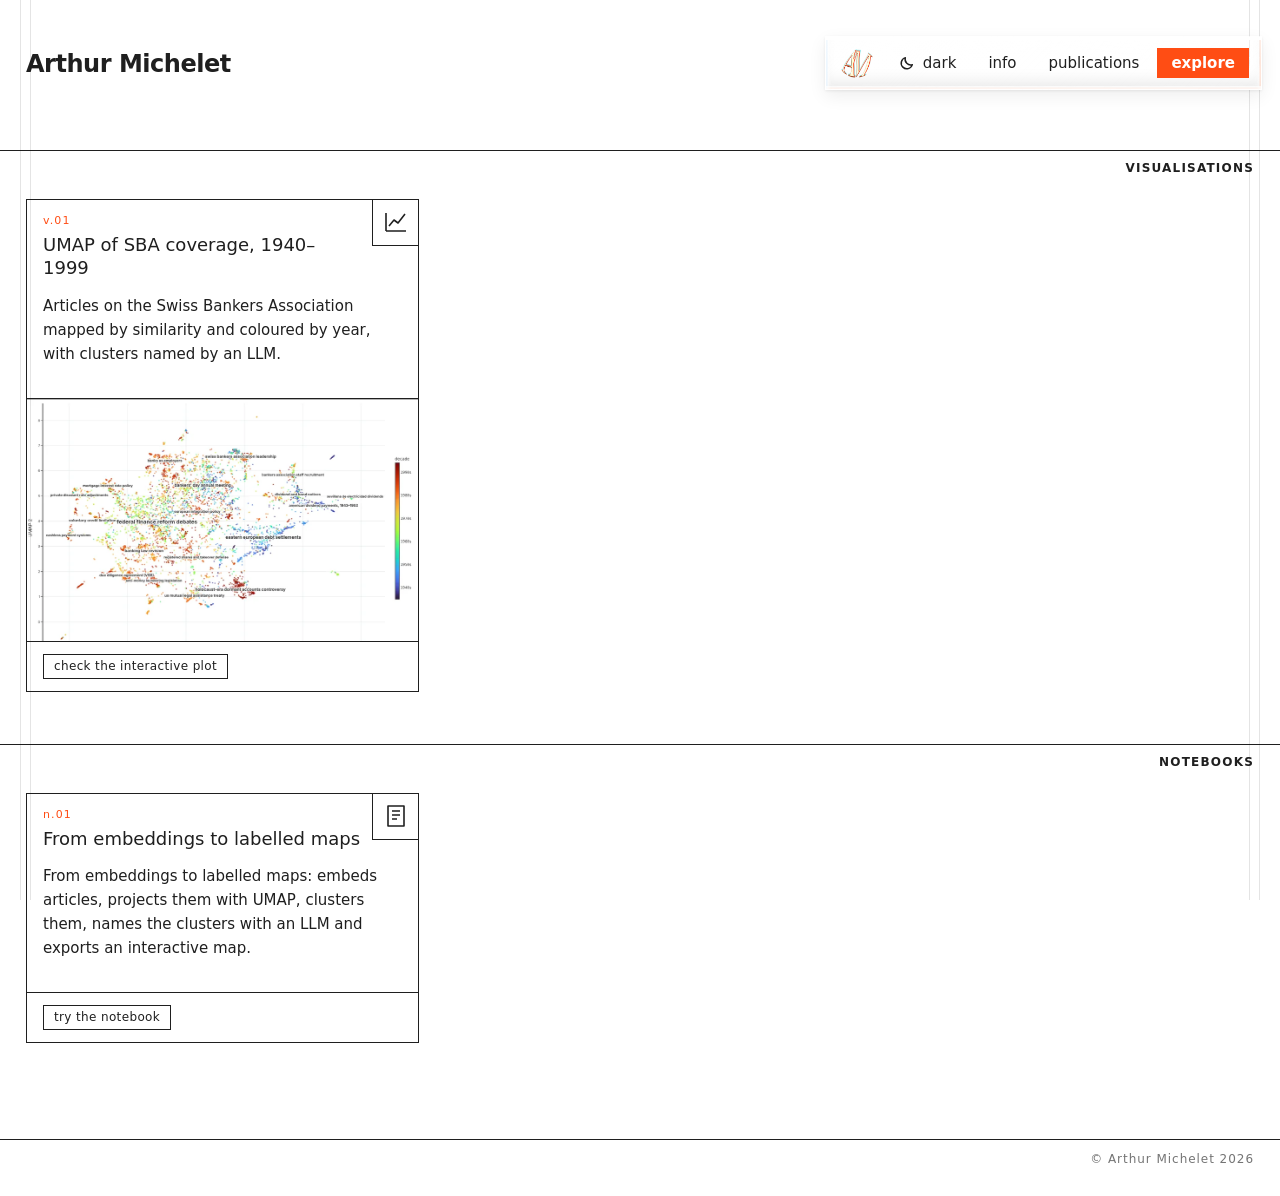
==== commit 2981137e: "Square menu, reorganisation, start page" ====
--- a/explore.html
+++ b/explore.html
@@ -6,7 +6,7 @@
 <meta name="viewport" content="width=device-width, initial-scale=1">
 <title>explore · Arthur Michelet</title>
 <meta name="description" content="Arthur Michelet, PhD candidate in history at the University of Lausanne, researching the media activity of Swiss banks, 1870–2000 (digital humanities).">
-<link rel="preconnect" href="https://api.fontshare.com"><link rel="preconnect" href="https://cdn.fontshare.com" crossorigin><link rel="preconnect" href="https://fonts.googleapis.com"><link rel="preconnect" href="https://fonts.gstatic.com" crossorigin><link href="https://api.fontshare.com/v2/css?f[]=satoshi@300,400,500,700&display=swap" rel="stylesheet"><link href="https://fonts.googleapis.com/css2?family=Playfair+Display:ital,wght@0,400..700;1,400..700&display=swap" rel="stylesheet"><link rel="icon" href="/favicon.ico" sizes="48x48"><link rel="icon" type="image/png" href="/favicon.png" sizes="192x192"><link rel="apple-touch-icon" href="/apple-touch-icon.png">
+<link rel="preconnect" href="https://api.fontshare.com"><link rel="preconnect" href="https://cdn.fontshare.com" crossorigin><link rel="preconnect" href="https://fonts.googleapis.com"><link rel="preconnect" href="https://fonts.gstatic.com" crossorigin><link href="https://api.fontshare.com/v2/css?f[]=satoshi@300,400,401,500,700,701&display=swap" rel="stylesheet"><link href="https://fonts.googleapis.com/css2?family=Playfair+Display:ital,wght@0,400..700;1,400..700&display=swap" rel="stylesheet"><link rel="icon" href="/favicon.ico" sizes="48x48"><link rel="icon" type="image/png" href="/favicon.png" sizes="192x192"><link rel="apple-touch-icon" href="/apple-touch-icon.png">
 <link rel="stylesheet" href="style.css">
 <meta name="color-scheme" content="light dark"><script>(function(){var d=document.documentElement;try{var t=localStorage.getItem('theme');if(t==='dark'||t==='light')d.setAttribute('data-theme',t);}catch(e){}window.toggleTheme=function(){var dark=d.getAttribute('data-theme')?d.getAttribute('data-theme')==='dark':matchMedia('(prefers-color-scheme: dark)').matches;var n=dark?'light':'dark';d.setAttribute('data-theme',n);try{localStorage.setItem('theme',n);}catch(e){}};})();</script><link rel="stylesheet" href="theme-lab.css">
 </head>
--- a/theme-lab.css
+++ b/theme-lab.css
@@ -26,7 +26,7 @@
   --bg-top: #e6e5e1; --bg-side: #b5b4af; --bg-label: #2d2d2b;   /* resting grey bricks */
   --on-accent: #111111;
   --head: 'Satoshi', system-ui, sans-serif;
-  --body: 'Playfair Display', Georgia, serif;
+  --body: var(--head);                /* all text in Satoshi. For the serif look again: 'Playfair Display', Georgia, serif */
   color-scheme: light;
 }
 
@@ -88,7 +88,7 @@
       linear-gradient(var(--line), var(--line)) left 10px top 0 / 1px 100% no-repeat,
       linear-gradient(var(--line), var(--line)) right 0 top 0 / 1px 100% no-repeat,
       linear-gradient(var(--line), var(--line)) right 10px top 0 / 1px 100% no-repeat;
-    opacity: .4;
+    opacity: .55;
     pointer-events: none;
   }
 }
@@ -184,7 +184,7 @@
   background: var(--accent);
   border: 1px solid var(--ink);
   border-radius: 0;
-  transition: color .15s, background-color .15s;
+  transition: color .15s, background-color .15s, transform 120ms ease-in-out, box-shadow 120ms ease-in-out;   /* the pop-out must animate too, or it jumps while the colours fade */
 }
 .site-header .start:hover { color: var(--paper); background: var(--ink); border-color: var(--ink); }
 .site-header:has(.start) .nav-row { display: contents; }     /* home: the switch top right, the start button under the name */
@@ -573,7 +573,7 @@
   -webkit-backdrop-filter: blur(7px) saturate(2) brightness(1.06);
   backdrop-filter: blur(7px) saturate(2) brightness(1.06);
   border: 1px solid rgba(255,255,255,.65);
-  border-radius: 20px;
+  border-radius: 0;                       /* square; the rounded menu was 20px (and 12px on the links) -- keep assets/glass.js's R in step */
   box-shadow:
     0 14px 38px rgba(20,20,20,.16),
     0 2px 6px rgba(20,20,20,.12),
@@ -590,28 +590,32 @@
   background: linear-gradient(180deg, rgba(255,255,255,.55) 0%, rgba(255,255,255,0) 48%);
   opacity: .55;
 }
-.site-header nav a { border-radius: 12px; position: relative; }
+.site-header nav a { border-radius: 0; position: relative; }
 @media (prefers-color-scheme: dark) {
   :root:not([data-theme="light"]) body.site .site-header .nav-row {
     background: linear-gradient(135deg, rgba(255,255,255,.16) 0%, rgba(255,255,255,.05) 45%, rgba(255,255,255,.10) 100%);
     border-color: rgba(255,255,255,.22);
-    box-shadow: 0 10px 30px rgba(0,0,0,.45), inset 0 1.5px 0 rgba(255,255,255,.35), inset 0 -1.5px 0 rgba(255,255,255,.08);
+    box-shadow: 0 10px 30px rgba(0,0,0,.45),
+      inset 0 2px 0 rgba(255,255,255,.4), inset 0 -2px 0 rgba(255,255,255,.14),      /* rims on all four sides, as in the light version */
+      inset 2px 0 2px rgba(255,255,255,.22), inset -2px 0 2px rgba(255,255,255,.16);
   }
 }
 :root[data-theme="dark"] body.site .site-header .nav-row {
   background: linear-gradient(135deg, rgba(255,255,255,.16) 0%, rgba(255,255,255,.05) 45%, rgba(255,255,255,.10) 100%);
   border-color: rgba(255,255,255,.22);
-  box-shadow: 0 10px 30px rgba(0,0,0,.45), inset 0 1.5px 0 rgba(255,255,255,.35), inset 0 -1.5px 0 rgba(255,255,255,.08);
+  box-shadow: 0 10px 30px rgba(0,0,0,.45),
+      inset 0 2px 0 rgba(255,255,255,.4), inset 0 -2px 0 rgba(255,255,255,.14),      /* rims on all four sides, as in the light version */
+      inset 2px 0 2px rgba(255,255,255,.22), inset -2px 0 2px rgba(255,255,255,.16);
 }
 
 /* the frosted version (browsers without the refraction: Safari, Firefox): more gloss and tint to make up for the missing lens effect.
    (The blur stays moderate: very large radii on a box this small make some browsers drop the blur altogether.) */
 html:not(.lg-refract) body.site .site-header .nav-row {
-  -webkit-backdrop-filter: blur(4px) saturate(2.8) brightness(1.03) contrast(1.15);
-  backdrop-filter: blur(6px) saturate(2.8) brightness(1.1) contrast(1.18);
+  -webkit-backdrop-filter: blur(4px) saturate(2.2) brightness(1) contrast(1.05);
+  backdrop-filter: blur(4px) saturate(2.2) brightness(1) contrast(1.05);
   background:
-    radial-gradient(130% 170% at 12% -10%, rgba(255,255,255,.3) 0%, rgba(255,255,255,0) 58%),
-    linear-gradient(135deg, rgba(255,255,255,.1) 0%, rgba(255,255,255,0) 50%, rgba(255,255,255,.08) 100%);
+    radial-gradient(130% 170% at 12% -10%, rgba(255,255,255,.08) 0%, rgba(255,255,255,0) 58%),
+    linear-gradient(135deg, rgba(255,255,255,.02) 0%, rgba(255,255,255,0) 50%, rgba(255,255,255,.02) 100%);
   box-shadow:
     0 8px 22px rgba(20,20,20,.09),
     0 1px 4px rgba(20,20,20,.10),
@@ -621,23 +625,53 @@
     inset -3px 0 3px rgba(255,255,255,.6),
     inset 1.5px 1.5px 0 rgba(110,190,255,.5),             /* faint colour fringes, like light splitting in thick glass */
     inset -1.5px -1.5px 0 rgba(255,140,90,.5),
-    inset 0 0 14px rgba(255,255,255,.14),
+    inset 0 0 14px rgba(255,255,255,.05),
     inset 0 -12px 18px -8px rgba(20,20,20,.12);           /* depth: the glass thickens towards the bottom */
 }
 html:not(.lg-refract) body.site .site-header .nav-row::before {   /* light catching the glass: a diagonal streak and a top highlight */
   background:
-    linear-gradient(112deg, rgba(255,255,255,0) 26%, rgba(255,255,255,.5) 38%, rgba(255,255,255,0) 50%),
-    linear-gradient(112deg, rgba(255,255,255,0) 68%, rgba(255,255,255,.3) 74%, rgba(255,255,255,0) 80%),
-    radial-gradient(90% 70% at 50% 0%, rgba(255,255,255,.35) 0%, rgba(255,255,255,0) 70%);
-  opacity: .85;
+    linear-gradient(112deg, rgba(255,255,255,0) 26%, rgba(255,255,255,.3) 38%, rgba(255,255,255,0) 50%),
+    linear-gradient(112deg, rgba(255,255,255,0) 68%, rgba(255,255,255,.18) 74%, rgba(255,255,255,0) 80%),
+    radial-gradient(90% 70% at 50% 0%, rgba(255,255,255,.2) 0%, rgba(255,255,255,0) 70%);
+  opacity: .7;
 }
 html:not(.lg-refract) body.site .site-header .nav-row::after {    /* a caustic glow along the bottom edge */
   content: ""; position: absolute; inset: 0; border-radius: inherit; pointer-events: none;
-  background: radial-gradient(70% 60% at 50% 125%, rgba(255,255,255,.3) 0%, rgba(255,255,255,0) 70%);
+  background: radial-gradient(70% 60% at 50% 125%, rgba(255,255,255,.14) 0%, rgba(255,255,255,0) 70%);
 }
 @media (prefers-color-scheme: dark) {
-  :root:not([data-theme="light"]) html:not(.lg-refract) body.site .site-header .nav-row::before { opacity: .22; }
-  :root:not([data-theme="light"]) html:not(.lg-refract) body.site .site-header .nav-row::after { opacity: .2; }
+  :root:not([data-theme="light"]):not(.lg-refract) body.site .site-header .nav-row {
+    background: linear-gradient(135deg, rgba(255,255,255,.07) 0%, rgba(255,255,255,.01) 45%, rgba(255,255,255,.05) 100%);
+    border-color: rgba(255,255,255,.3);
+    box-shadow:
+      0 10px 30px rgba(0,0,0,.45),
+      0 1px 4px rgba(0,0,0,.3),
+      inset 0 3px 0 rgba(255,255,255,.4),                   /* the same rims as the light version ... */
+      inset 0 -3px 0 rgba(255,255,255,.16),
+      inset 3px 0 3px rgba(255,255,255,.26),                /* ... on the left and right too */
+      inset -3px 0 3px rgba(255,255,255,.18),
+      inset 1.5px 1.5px 0 rgba(110,190,255,.4),             /* colour fringes */
+      inset -1.5px -1.5px 0 rgba(255,140,90,.4),
+      inset 0 0 14px rgba(255,255,255,.04),
+      inset 0 -12px 18px -8px rgba(0,0,0,.25);
+  }
+  :root:not([data-theme="light"]):not(.lg-refract) body.site .site-header .nav-row::before { opacity: .15; }
+  :root:not([data-theme="light"]):not(.lg-refract) body.site .site-header .nav-row::after { opacity: .12; }
+}
+:root[data-theme="dark"]:not(.lg-refract) body.site .site-header .nav-row {
+  background: linear-gradient(135deg, rgba(255,255,255,.07) 0%, rgba(255,255,255,.01) 45%, rgba(255,255,255,.05) 100%);
+  border-color: rgba(255,255,255,.3);
+  box-shadow:
+    0 10px 30px rgba(0,0,0,.45),
+    0 1px 4px rgba(0,0,0,.3),
+    inset 0 3px 0 rgba(255,255,255,.4),                   /* the same rims as the light version ... */
+    inset 0 -3px 0 rgba(255,255,255,.16),
+    inset 3px 0 3px rgba(255,255,255,.26),                /* ... on the left and right too */
+    inset -3px 0 3px rgba(255,255,255,.18),
+    inset 1.5px 1.5px 0 rgba(110,190,255,.4),             /* colour fringes */
+    inset -1.5px -1.5px 0 rgba(255,140,90,.4),
+    inset 0 0 14px rgba(255,255,255,.04),
+    inset 0 -12px 18px -8px rgba(0,0,0,.25);
 }
 :root[data-theme="dark"] body.site .site-header .nav-row::before { opacity: .22; }
 :root[data-theme="dark"] body.site .site-header .nav-row::after { opacity: .2; }
@@ -649,9 +683,76 @@
   background: linear-gradient(135deg, rgba(255,255,255,.26) 0%, rgba(255,255,255,.04) 45%, rgba(255,255,255,.18) 100%);
 }
 
+/* Chrome / Edge: the same edges as the frosted version, with a lighter shadow */
+html.lg-refract body.site .site-header .nav-row {
+  box-shadow:
+    0 6px 18px rgba(20,20,20,.07),                          /* a light shadow */
+    0 1px 3px rgba(20,20,20,.08),
+    inset 0 3px 0 rgba(255,255,255,1),                      /* the same edges as the frosted version: bright rims ... */
+    inset 0 -3px 0 rgba(255,255,255,.7),
+    inset 3px 0 3px rgba(255,255,255,.8),
+    inset -3px 0 3px rgba(255,255,255,.6),
+    inset 1.5px 1.5px 0 rgba(110,190,255,.5),               /* ... and the faint colour fringes */
+    inset -1.5px -1.5px 0 rgba(255,140,90,.5),
+    inset 0 0 14px rgba(255,255,255,.05),
+    inset 0 -12px 18px -8px rgba(20,20,20,.12);
+}
+@media (prefers-color-scheme: dark) {
+  :root:not([data-theme="light"]).lg-refract body.site .site-header .nav-row {
+    box-shadow:
+      0 6px 18px rgba(0,0,0,.28),
+      0 1px 3px rgba(0,0,0,.2),
+      inset 0 3px 0 rgba(255,255,255,.4),
+      inset 0 -3px 0 rgba(255,255,255,.16),
+      inset 3px 0 3px rgba(255,255,255,.26),
+      inset -3px 0 3px rgba(255,255,255,.18),
+      inset 1.5px 1.5px 0 rgba(110,190,255,.4),
+      inset -1.5px -1.5px 0 rgba(255,140,90,.4),
+      inset 0 0 14px rgba(255,255,255,.04),
+      inset 0 -12px 18px -8px rgba(0,0,0,.25);
+  }
+}
+:root[data-theme="dark"].lg-refract body.site .site-header .nav-row {
+  box-shadow:
+    0 6px 18px rgba(0,0,0,.28),
+    0 1px 3px rgba(0,0,0,.2),
+    inset 0 3px 0 rgba(255,255,255,.4),
+    inset 0 -3px 0 rgba(255,255,255,.16),
+    inset 3px 0 3px rgba(255,255,255,.26),
+    inset -3px 0 3px rgba(255,255,255,.18),
+    inset 1.5px 1.5px 0 rgba(110,190,255,.4),
+    inset -1.5px -1.5px 0 rgba(255,140,90,.4),
+    inset 0 0 14px rgba(255,255,255,.04),
+    inset 0 -12px 18px -8px rgba(0,0,0,.25);
+}
+
 @media (prefers-reduced-transparency: reduce) {      /* a solid box for people who ask their system for less transparency */
   html body.site .site-header .nav-row, html.lg-refract body.site .site-header .nav-row {
     background: var(--paper);
     -webkit-backdrop-filter: none; backdrop-filter: none;
   }
 }
+
+/* home: the menu box is dissolved (display: contents), so its glass layers must go too — otherwise the sheen washes out the name */
+.site-header:has(.start) .nav-row::before,
+.site-header:has(.start) .nav-row::after { display: none !important; }
+
+
+/* ── start page: the fields, in Satoshi, directly under the name ───────────── */
+.site-header .home-tagline {
+  margin: 12px 0 0;
+  font-family: var(--head); font-weight: 500;
+  font-size: 1.05rem; line-height: 1.4; letter-spacing: .01em;
+  color: var(--ink);
+}
+@media (max-width: 520px) { .site-header .home-tagline { font-size: clamp(.8rem, 3.6vw, .95rem); letter-spacing: 0; margin-top: 10px; } }   /* one line on phones */
+.site-header .home-tagline + .home-intro { margin-top: 22px; }
+
+/* ── start page: a short welcome under the name ──────────────
+   (The start button keeps its original solid orange look, defined further up.) */
+.site-header .home-intro {
+  margin: 30px 0 0; max-width: 34em;
+  font-family: var(--body); font-size: 1.15rem; line-height: 1.55;
+  color: var(--ink);
+}
+@media (max-width: 520px) { .site-header .home-intro { font-size: 1.08rem; margin-top: 24px; } }
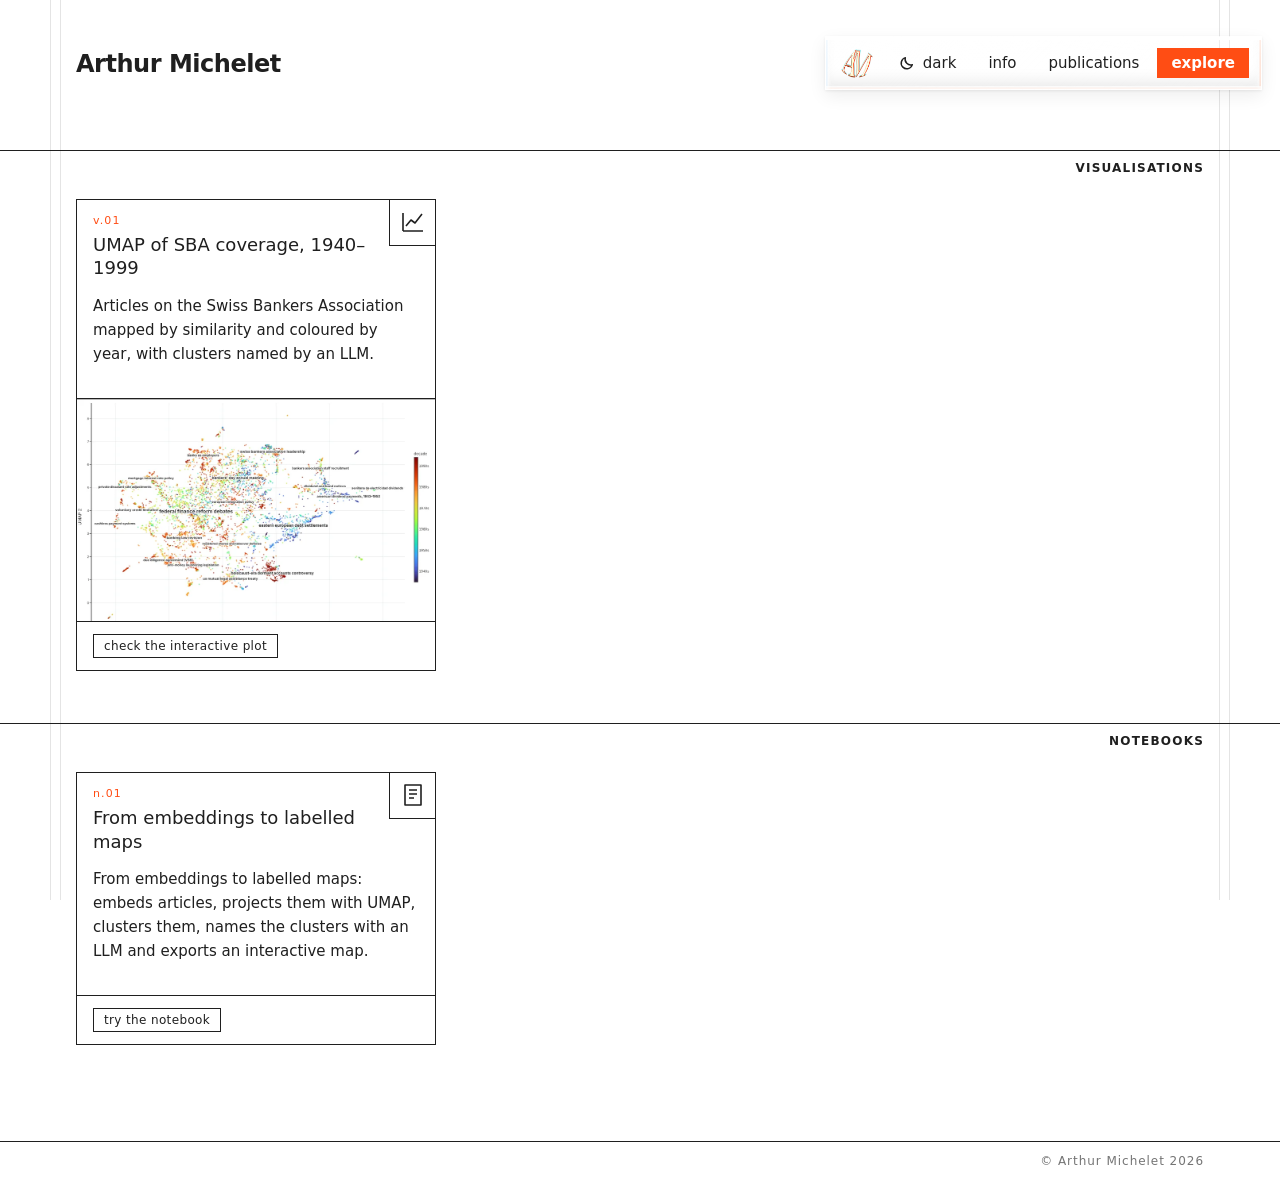
==== commit 2a7ed1f5: "Editorial changes" ====
--- a/explore.html
+++ b/explore.html
@@ -5,8 +5,8 @@
 <meta charset="utf-8">
 <meta name="viewport" content="width=device-width, initial-scale=1">
 <title>explore · Arthur Michelet</title>
-<meta name="description" content="Arthur Michelet, PhD candidate in history at the University of Lausanne, researching the media activity of Swiss banks, 1870–2000 (digital humanities).">
-<link rel="preconnect" href="https://api.fontshare.com"><link rel="preconnect" href="https://cdn.fontshare.com" crossorigin><link rel="preconnect" href="https://fonts.googleapis.com"><link rel="preconnect" href="https://fonts.gstatic.com" crossorigin><link href="https://api.fontshare.com/v2/css?f[]=satoshi@300,400,401,500,700,701&display=swap" rel="stylesheet"><link href="https://fonts.googleapis.com/css2?family=Playfair+Display:ital,wght@0,400..700;1,400..700&display=swap" rel="stylesheet"><link rel="icon" href="/favicon.ico" sizes="48x48"><link rel="icon" type="image/png" href="/favicon.png" sizes="192x192"><link rel="apple-touch-icon" href="/apple-touch-icon.png">
+<meta name="description" content="Arthur Michelet, PhD candidate in history at the University of Lausanne, economic history, media studies, digital humanities.">
+<link rel="preconnect" href="https://api.fontshare.com"><link rel="preconnect" href="https://cdn.fontshare.com" crossorigin><link rel="preconnect" href="https://fonts.googleapis.com"><link rel="preconnect" href="https://fonts.gstatic.com" crossorigin><link href="https://api.fontshare.com/v2/css?f[]=satoshi@300,400,401,500,700,701,900&display=swap" rel="stylesheet"><link href="https://fonts.googleapis.com/css2?family=Playfair+Display:ital,wght@0,400..700;1,400..700&display=swap" rel="stylesheet"><link rel="icon" href="/favicon.ico" sizes="48x48"><link rel="icon" type="image/png" href="/favicon.png" sizes="192x192"><link rel="apple-touch-icon" href="/apple-touch-icon.png">
 <link rel="stylesheet" href="style.css">
 <meta name="color-scheme" content="light dark"><script>(function(){var d=document.documentElement;try{var t=localStorage.getItem('theme');if(t==='dark'||t==='light')d.setAttribute('data-theme',t);}catch(e){}window.toggleTheme=function(){var dark=d.getAttribute('data-theme')?d.getAttribute('data-theme')==='dark':matchMedia('(prefers-color-scheme: dark)').matches;var n=dark?'light':'dark';d.setAttribute('data-theme',n);try{localStorage.setItem('theme',n);}catch(e){}};})();</script><link rel="stylesheet" href="theme-lab.css">
 </head>
--- a/theme-lab.css
+++ b/theme-lab.css
@@ -75,7 +75,7 @@
   font-size: 17px;
   line-height: 1.7;
   color: var(--ink);
-  --col: 1280px;                        /* the width between the dashed guide lines */
+  --col: 1180px;                        /* the width between the dashed guide lines */
 }
 @media (min-width: 1160px) {
   body.site::after {
@@ -115,8 +115,8 @@
 .site-name {
   font-family: var(--head);
   font-weight: 900;
-  font-size: clamp(2.6rem, 6.4vw, 4rem);
-  line-height: 1.02;
+  font-size: clamp(2.6rem, 6.4vw, 3.5rem);
+  line-height: 1.2;
   letter-spacing: -.03em;
   color: var(--ink);
 }
@@ -215,7 +215,7 @@
   text-align: right;
   padding-top: 10px;
   border-top: 1px solid var(--ink);
-  font-size: 12px; line-height: 1.4; font-weight: 700;
+  font-size: 12px; line-height: 1.4; font-weight: 900;
   letter-spacing: .1em;
   text-transform: uppercase;
 }
@@ -246,8 +246,8 @@
   content: "about";
   position: absolute; left: 0; top: .5em;
   writing-mode: vertical-rl; transform: rotate(180deg);   /* reads bottom to top */
-  font-family: var(--head); font-weight: 700;
-  -webkit-text-stroke: .6px currentColor;   /* a touch heavier than Satoshi Bold, without loading another weight */
+  font-family: var(--head); font-weight: 900;
+  -webkit-text-stroke: .8px currentColor;   /* a touch heavier than Satoshi Bold, without loading another weight */
   font-size: 12px; line-height: 1; letter-spacing: .1em; text-transform: uppercase;
 }
 @media (max-width: 700px) {
